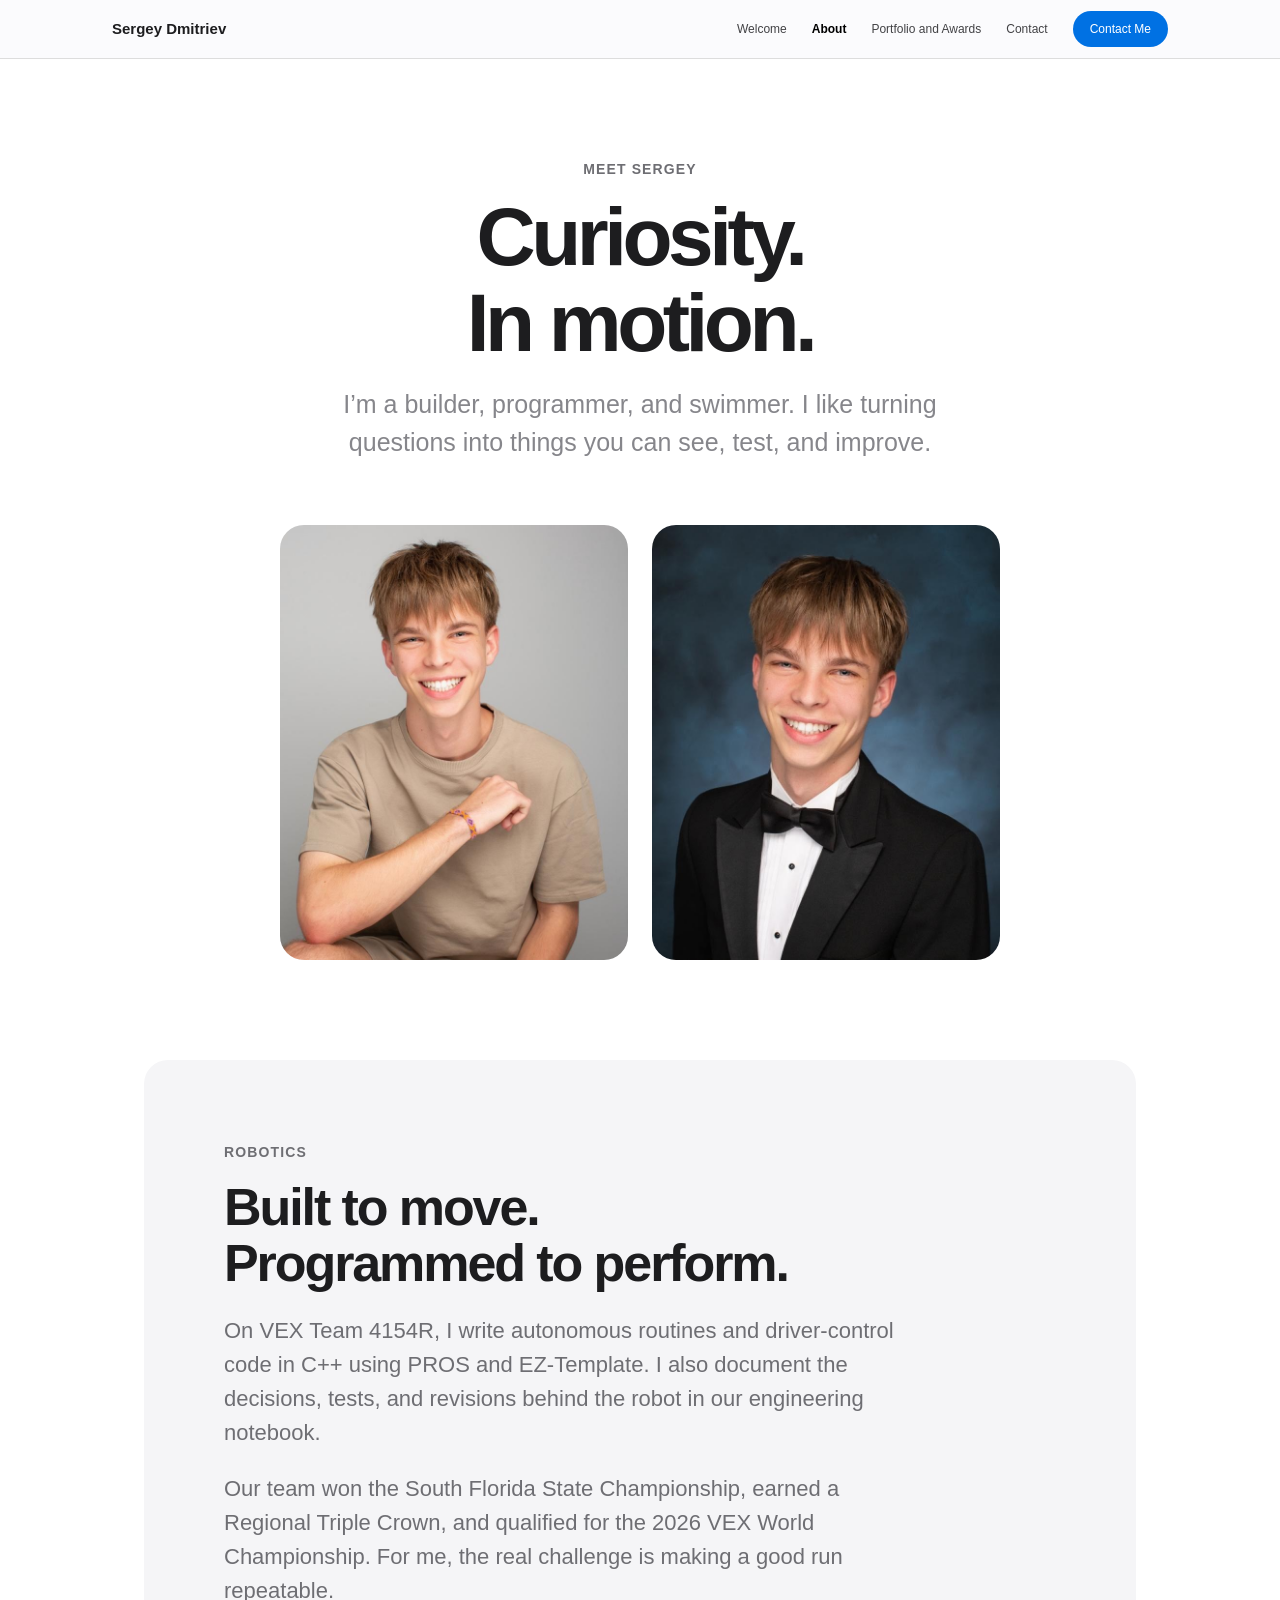
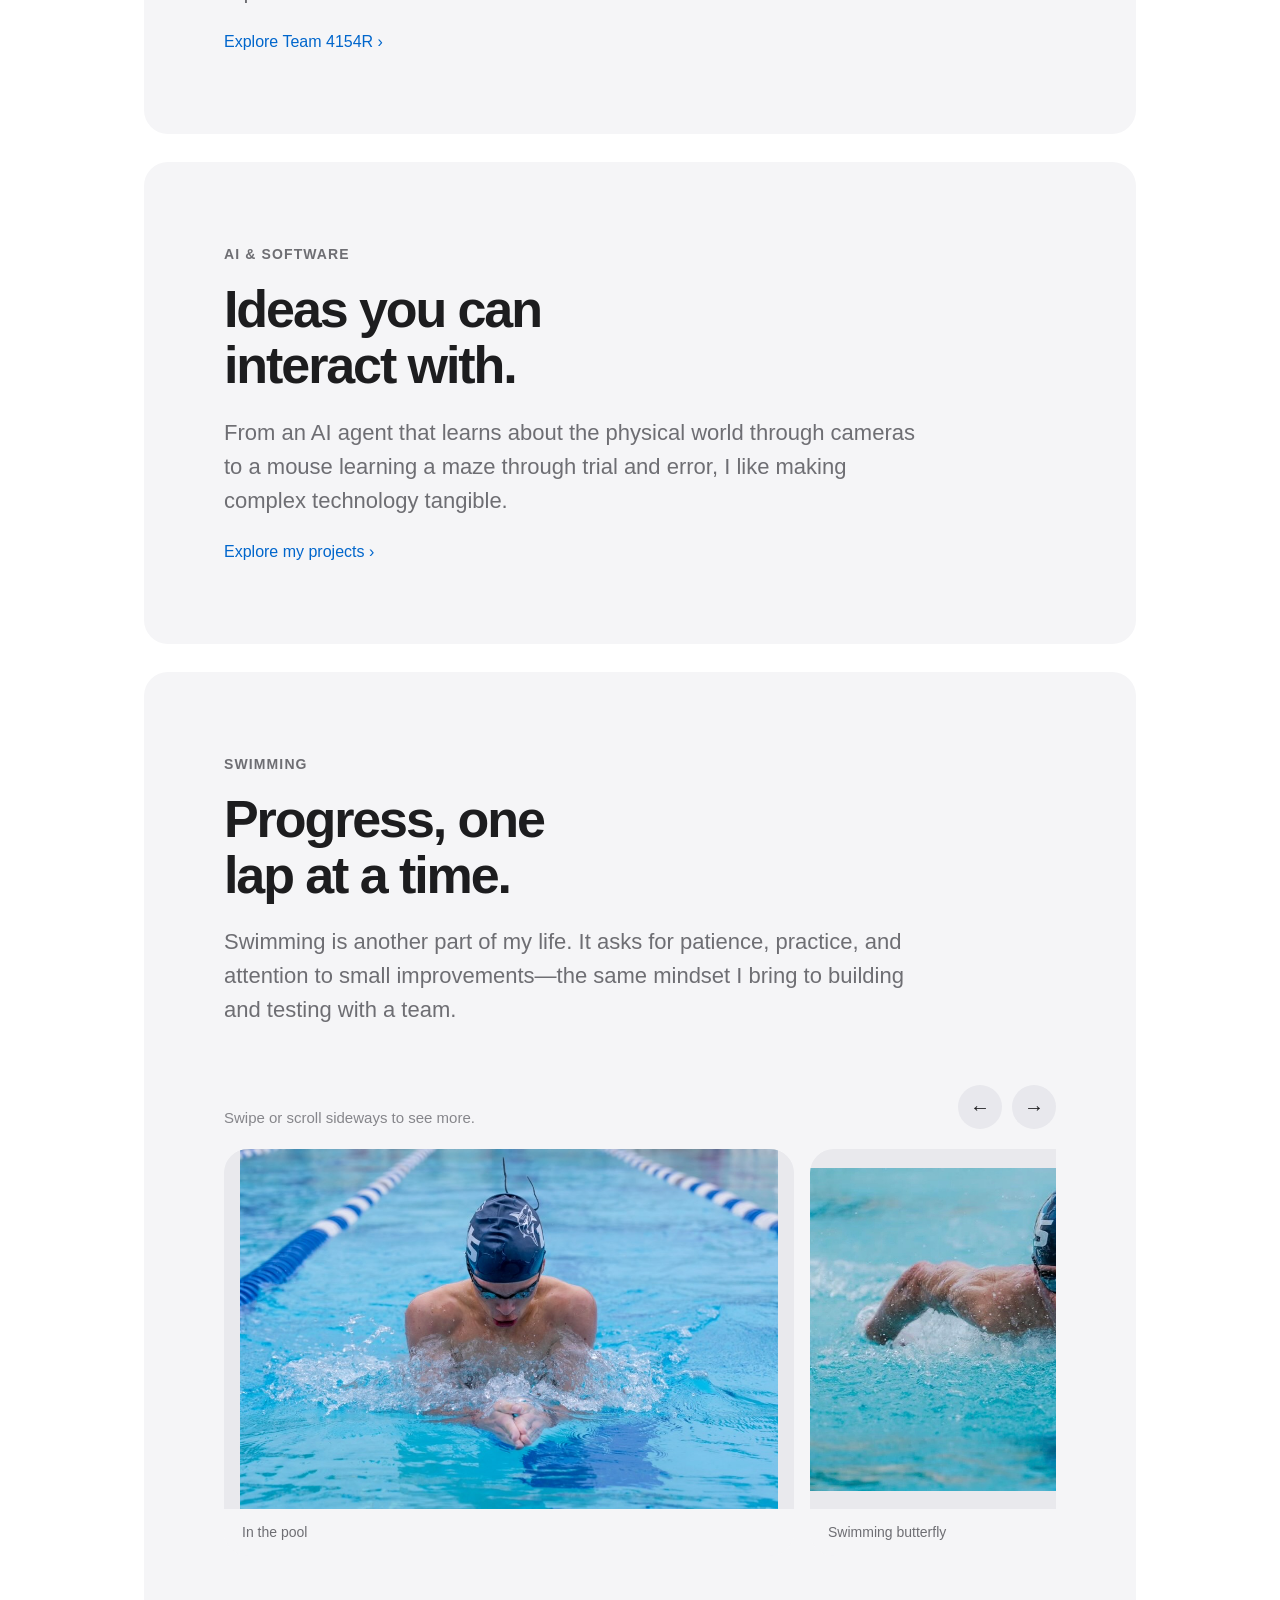
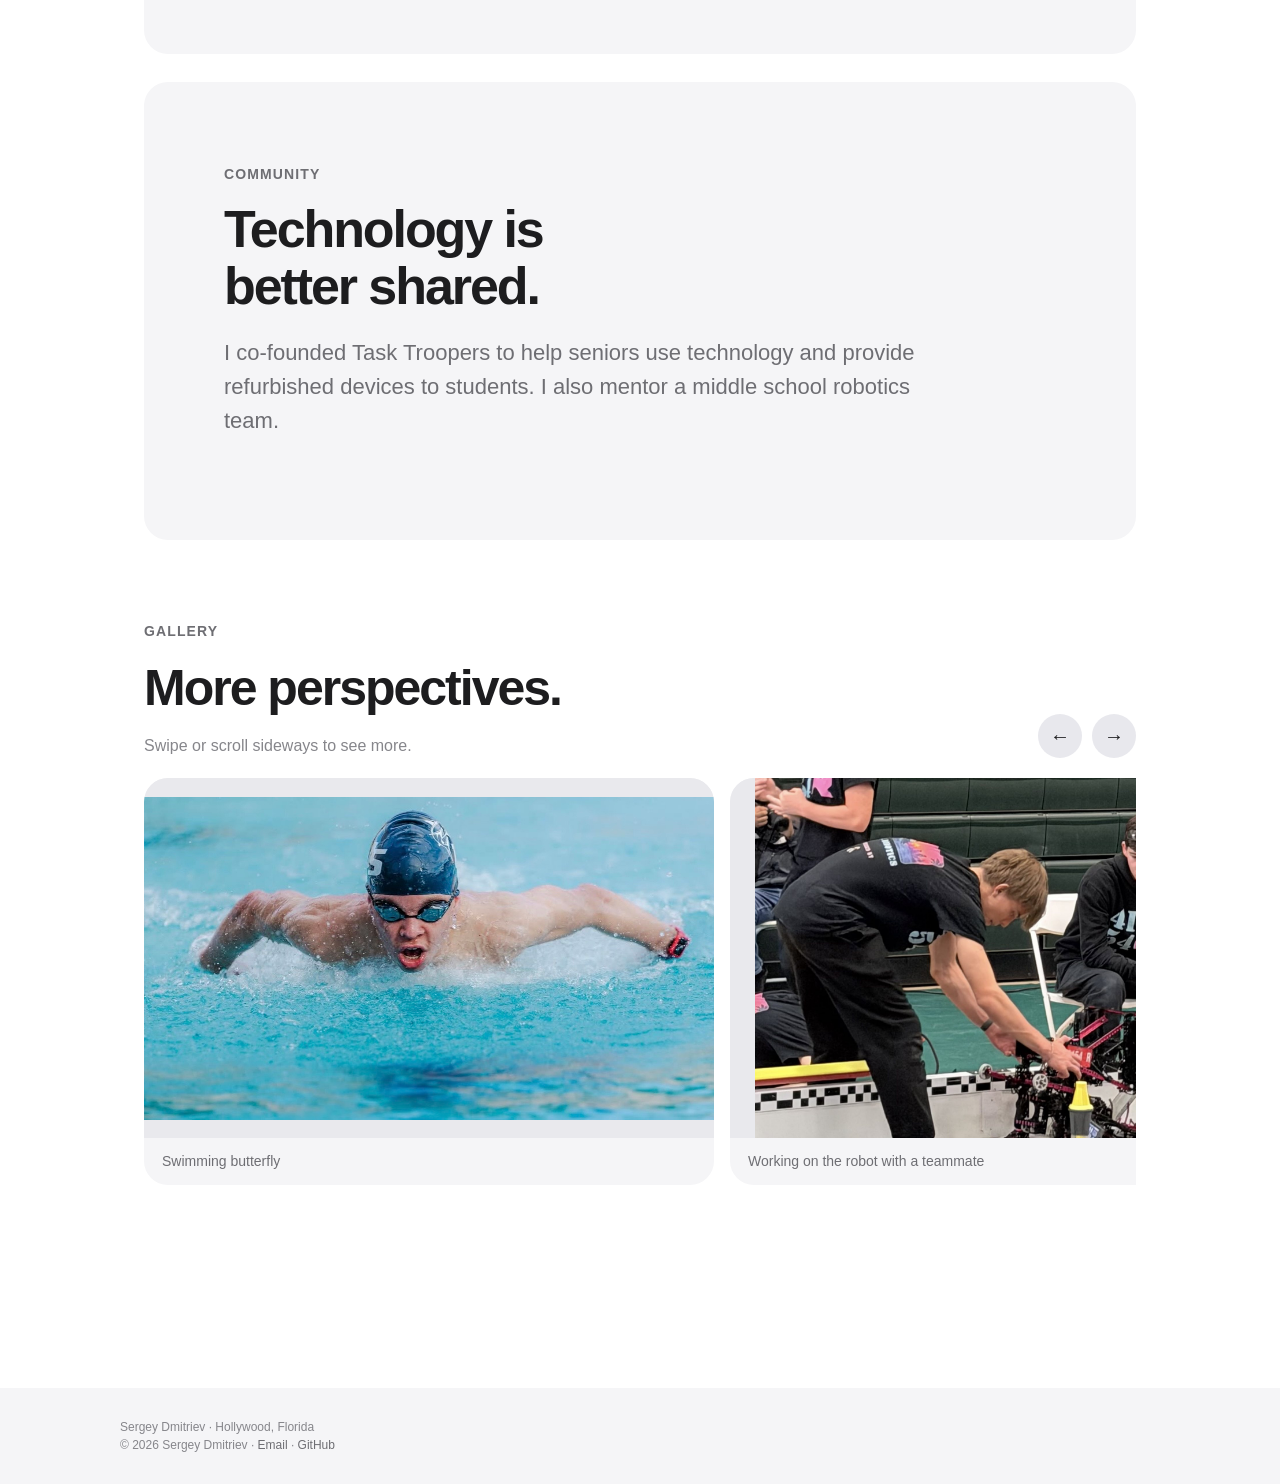
==== website/about.html @ 2f472f1d "Publish updated personal website" ====
<!doctype html><html lang="en"><head><meta charset="utf-8"><meta name="viewport" content="width=device-width,initial-scale=1"><meta name="description" content="Sergey Dmitriev: robotics, AI, and projects built for the real world."><title>About — Sergey Dmitriev</title><link rel="stylesheet" href="style.css"><script src="site.js" defer></script></head><body><header><nav aria-label="Main navigation"><a class="logo" href="index.html">Sergey Dmitriev</a><a href="index.html">Welcome</a><a href="about.html" aria-current="page">About</a><a href="portfolio.html">Portfolio and Awards</a><a href="contact.html">Contact</a><a class="pill" href="contact.html">Contact Me</a></nav></header><main><section class="hero about-hero"><div class="eyebrow">Meet Sergey</div><h1>Curiosity.<br>In motion.</h1><p>I’m a builder, programmer, and swimmer. I like turning questions into things you can see, test, and improve.</p><div class="about-portraits" aria-label="Portraits of Sergey Dmitriev"><figure><img src="images/portrait-casual.jpg" alt="Sergey Dmitriev in a casual portrait"></figure><figure><img src="images/portrait-formal.jpg" alt="Sergey Dmitriev in a formal portrait"></figure></div></section><div class="product-content about-story"><section class="feature reveal"><span class="eyebrow">Robotics</span><h2>Built to move.<br>Programmed to perform.</h2><p>On VEX Team 4154R, I write autonomous routines and driver-control code in C++ using PROS and EZ-Template. I also document the decisions, tests, and revisions behind the robot in our engineering notebook.</p><p>Our team won the South Florida State Championship, earned a Regional Triple Crown, and qualified for the 2026 VEX World Championship. For me, the real challenge is making a good run repeatable.</p><a href="team-4154r.html">Explore Team 4154R ›</a></section><section class="feature reveal"><span class="eyebrow">AI &amp; software</span><h2>Ideas you can<br>interact with.</h2><p>From an AI agent that learns about the physical world through cameras to a mouse learning a maze through trial and error, I like making complex technology tangible.</p><a href="portfolio.html">Explore my projects ›</a></section><section class="feature reveal"><span class="eyebrow">Swimming</span><h2>Progress, one<br>lap at a time.</h2><p>Swimming is another part of my life. It asks for patience, practice, and attention to small improvements—the same mindset I bring to building and testing with a team.</p><div class="gallery-section swim-gallery"><div class="gallery-heading"><div><p>Swipe or scroll sideways to see more.</p></div><div class="gallery-controls"><button type="button" data-scroll="-1" aria-label="Previous swimming photo">←</button><button type="button" data-scroll="1" aria-label="Next swimming photo">→</button></div></div><div class="gallery" tabindex="0" aria-label="Swimming photo gallery"><figure><img src="images/swim-breaststroke.jpg" alt="Sergey swimming breaststroke" loading="lazy"><figcaption>In the pool</figcaption></figure><figure><img src="images/swim-butterfly.jpg" alt="Sergey swimming butterfly" loading="lazy"><figcaption>Swimming butterfly</figcaption></figure><figure><img src="images/swim-freestyle.jpg" alt="Sergey swimming freestyle" loading="lazy"><figcaption>Training in the pool</figcaption></figure></div></div></section><section class="feature reveal"><span class="eyebrow">Community</span><h2>Technology is<br>better shared.</h2><p>I co-founded Task Troopers to help seniors use technology and provide refurbished devices to students. I also mentor a middle school robotics team.</p></section><section class="gallery-section reveal"><div class="gallery-heading"><div><span class="eyebrow">Gallery</span><h2>More perspectives.</h2><p>Swipe or scroll sideways to see more.</p></div><div class="gallery-controls"><button type="button" data-scroll="-1" aria-label="Previous photos">←</button><button type="button" data-scroll="1" aria-label="Next photos">→</button></div></div><div class="gallery" tabindex="0" aria-label="More about Sergey"><figure><img src="images/swim-butterfly.jpg" alt="Sergey swimming butterfly" loading="lazy"><figcaption>Swimming butterfly</figcaption></figure><figure><img src="images/robotics-work.jpg" alt="Sergey working on a VEX robot with a teammate" loading="lazy"><figcaption>Working on the robot with a teammate</figcaption></figure><figure><img src="images/hackathon-02.jpg" alt="Sergey and teammates working during the AI hackathon" loading="lazy"><figcaption>Building with the team at the AI hackathon</figcaption></figure><figure><img src="images/swim-freestyle.jpg" alt="Sergey swimming freestyle" loading="lazy"><figcaption>Training in the pool</figcaption></figure><figure><img src="images/robotics-camp-poster.jpg" alt="Sergey working with robotics equipment at the summer program" loading="lazy"><figcaption>Hands-on robotics at the summer program</figcaption></figure></div></section></div></main><footer><div>Sergey Dmitriev · Hollywood, Florida<br>© 2026 Sergey Dmitriev · <a href="mailto:sd2009main@gmail.com">Email</a> · <a href="https://github.com/serjdmitri">GitHub</a></div></footer></body></html>
---- website/style.css ----
*{box-sizing:border-box}body{margin:0;font-family:-apple-system,BlinkMacSystemFont,"SF Pro Display","Helvetica Neue",sans-serif;color:#1d1d1f;background:#fff;-webkit-font-smoothing:antialiased;line-height:1.5}a{color:#06c;text-decoration:none}a:hover{text-decoration:underline}header{position:sticky;top:0;z-index:10;background:rgba(251,251,253,.82);backdrop-filter:saturate(180%) blur(20px);border-bottom:1px solid #ddd}nav{max-width:1100px;margin:auto;min-height:58px;padding:10px 22px;display:flex;align-items:center;gap:25px;flex-wrap:wrap}nav .logo{font-size:15px;font-weight:650;color:#1d1d1f;margin-right:auto}nav a{font-size:12px;color:#424245}nav a[aria-current=page]{font-weight:700;color:#000}nav .pill,.button{background:#0071e3;color:white;border-radius:999px;padding:9px 17px}main{min-height:75vh}.hero{text-align:center;max-width:1050px;margin:auto;padding:100px 24px 80px}.eyebrow{font-size:14px;font-weight:650;letter-spacing:.08em;text-transform:uppercase;color:#6e6e73}.hero h1{font-size:clamp(48px,8vw,82px);letter-spacing:-.055em;line-height:1.05;margin:14px 0 20px}.hero p{font-size:clamp(19px,2.5vw,25px);color:#86868b;max-width:700px;margin:0 auto 26px}.hero-links a{margin:0 12px}.hero-visual{margin:65px auto 0;border-radius:28px;min-height:280px;background:radial-gradient(ellipse at 30% 25%,#dcecff,transparent 48%),radial-gradient(ellipse at 75% 70%,#d8d6ff,transparent 42%),#f5f5f7;display:grid;place-items:center;overflow:hidden}.hero-visual span{font-size:clamp(24px,5vw,54px);font-weight:600;letter-spacing:-.04em;color:#424245}.section{padding:80px 24px;background:#f5f5f7}.inner{max-width:1040px;margin:auto}.intro{text-align:center;max-width:720px;margin:0 auto 60px}.intro h1,.intro h2{font-size:clamp(40px,6vw,64px);line-height:1.08;letter-spacing:-.045em;margin:0 0 18px}.intro p{font-size:20px;color:#86868b}.story{max-width:760px;margin:0 auto;font-size:19px;color:#424245}.story h2{font-size:30px;color:#1d1d1f;margin-top:60px}.grid{display:grid;grid-template-columns:repeat(2,minmax(0,1fr));gap:24px;perspective:1200px}.tile{background:white;border-radius:24px;overflow:hidden;box-shadow:0 8px 30px #0000000a;transition:transform .6s ease,opacity .6s ease,box-shadow .6s ease}.tile-body{padding:28px 30px 32px;transition:padding .35s,box-shadow .35s}.tile:hover,.tile:focus-within,.tile.expanded{box-shadow:0 18px 50px #00000017;transform:translateY(-4px)}.tile:hover .tile-body,.tile:focus-within .tile-body,.tile.expanded .tile-body{padding:32px 30px 36px}.tile h2{font-size:27px;letter-spacing:-.03em;margin:0 0 10px}.tile p{color:#6e6e73;margin:0 0 15px}.media{height:240px;background:linear-gradient(135deg,#edf1f7,#e5e7ee);display:grid;place-items:center;color:#6e6e73;overflow:hidden}.media img,.media video{width:100%;height:100%;object-fit:cover}.media .placeholder{font-size:14px;letter-spacing:.06em;text-transform:uppercase}.reveal-ready .tile:not(.visible){opacity:.55;transform:translateY(28px) scale(.96)}.contact{text-align:center}.contact a.button{display:inline-block;margin:20px}footer{background:#f5f5f7;color:#86868b;font-size:12px;padding:30px 24px}footer div{max-width:1040px;margin:auto}footer a{color:#6e6e73}@media(max-width:700px){nav{gap:12px}nav .logo{width:100%}.grid{grid-template-columns:1fr}.hero{padding-top:75px}.section{padding:65px 20px}.media{height:210px}}@media(prefers-reduced-motion:reduce){*,*::before,*::after{animation:none!important;transition:none!important}.reveal-ready .tile:not(.visible){opacity:1;transform:none}}
.cubesat-media img{object-fit:contain;background:#111827}
/* Product stories and scroll reveals */
.media img{object-fit:contain;object-position:center;background:#edf0f4}.media.screenshot img{padding:8px}.sr-only{position:absolute;width:1px;height:1px;padding:0;margin:-1px;overflow:hidden;clip:rect(0,0,0,0);white-space:nowrap;border:0}.product-content{max-width:1040px;margin:0 auto;padding:0 24px 100px}.product-image{margin:0 auto 100px;border-radius:28px;overflow:hidden;background:#f5f5f7;text-align:center;box-shadow:0 16px 50px #0000000c}.product-image img{display:block;width:100%;max-height:680px;object-fit:contain;object-position:center}.product-image figcaption{padding:16px;color:#6e6e73;font-size:14px}.feature{background:#f5f5f7;border-radius:28px;padding:clamp(35px,7vw,80px);margin:28px 0;min-height:280px}.feature h2,.choices h2{font-size:clamp(32px,5vw,52px);line-height:1.08;letter-spacing:-.04em;margin:15px 0}.feature p{font-size:clamp(18px,2vw,22px);max-width:700px;color:#6e6e73}.choices{padding:70px 0}.option-grid{display:grid;grid-template-columns:repeat(auto-fit,minmax(240px,1fr));gap:16px}.option{display:flex;flex-direction:column;gap:6px;border:1px solid #d2d2d7;border-radius:20px;padding:24px;background:#fff;transition:border-color .2s,box-shadow .2s}.option:hover,.option:focus-visible{border-color:#0071e3;box-shadow:0 0 0 3px #0071e326;text-decoration:none}.option span{font-size:15px;color:#6e6e73}.reveal{transition:opacity .75s ease,transform .75s cubic-bezier(.2,.7,.2,1),box-shadow .75s ease}.reveal-ready .reveal:not(.visible){opacity:.35;transform:perspective(1000px) translateY(45px) translateZ(-55px) scale(.96)}.reveal-ready .tile:not(.visible){transform:perspective(1000px) translateY(35px) translateZ(-50px) scale(.96)}@media(prefers-reduced-motion:reduce){.reveal-ready .reveal:not(.visible),.reveal-ready .tile:not(.visible){opacity:1;transform:none}}
.profile{max-width:260px;margin:0 auto 55px;text-align:center}.profile img{width:100%;aspect-ratio:1;object-fit:cover;object-position:center;border-radius:50%}.profile figcaption{color:#86868b;font-size:13px;margin-top:10px}.gallery-section{padding:55px 0 85px}.gallery-heading{display:flex;justify-content:space-between;gap:20px;align-items:end}.gallery-heading h2{font-size:clamp(32px,5vw,50px);letter-spacing:-.04em;margin:8px 0}.gallery-heading p{color:#86868b;margin:0 0 20px}.gallery-controls{display:flex;gap:10px;margin-bottom:20px}.gallery-controls button{width:44px;height:44px;border:0;border-radius:50%;background:#e8e8ed;color:#1d1d1f;font-size:20px;cursor:pointer}.gallery{display:flex;gap:16px;overflow-x:auto;scroll-snap-type:x mandatory;overscroll-behavior-inline:contain;padding:0 0 18px}.gallery figure{flex:0 0 min(80vw,570px);margin:0;scroll-snap-align:start;background:#f5f5f7;border-radius:22px;overflow:hidden}.gallery img{display:block;width:100%;height:360px;object-fit:contain;object-position:center;background:#e9e9ed}.gallery figcaption{padding:13px 18px;color:#6e6e73;font-size:14px}.gallery:focus-visible{outline:3px solid #0071e3;outline-offset:4px}@media(max-width:700px){.gallery img{height:260px}}
/* Shared visual rhythm */
:root{--radius:24px;--space:24px;--ink:#1d1d1f;--surface:#f5f5f7;--accent:#0071e3}.tile,.feature,.product-image,.gallery figure,.hero-visual,.video-placeholder,.contact-option{border-radius:var(--radius)}.option{border-radius:var(--radius)}.project-list{grid-template-columns:1fr;gap:32px;max-width:940px;margin:auto}.project-list .tile{display:grid;grid-template-columns:1fr 1fr;min-height:330px;align-items:stretch}.project-list .tile:nth-child(even) .media{order:2}.project-list .media{height:100%;min-height:330px}.project-list .tile-body{display:flex;flex-direction:column;justify-content:center;padding:40px;align-items:flex-start}.project-list .tile:hover .tile-body,.project-list .tile:focus-within .tile-body,.project-list .tile.expanded .tile-body{padding:40px}.project-list .tile h2{font-size:clamp(28px,3vw,40px)}.project-list .tile p{font-size:17px}.project-list .tile .explore{margin-top:12px}.reveal-ready .project-list .tile:not(.visible){opacity:0;transform:translateX(-55px) scale(.98)}.reveal-ready .project-list .tile:nth-child(even):not(.visible){transform:translateX(55px) scale(.98)}.about-hero{padding-bottom:72px}.about-portrait{max-width:380px;margin:64px auto 0}.about-portrait img{display:block;width:100%;aspect-ratio:1;object-fit:cover;object-position:center;border-radius:var(--radius)}.about-portrait figcaption{font-size:13px;color:#86868b;margin-top:12px}.about-story{padding-top:0}.about-story .feature{margin-bottom:24px}.about-story .feature p{line-height:1.55}.video-section{background:#f5f5f7;padding:96px 24px}.video-inner{max-width:1040px;margin:auto;text-align:center}.video-inner h2{font-size:clamp(36px,5vw,56px);letter-spacing:-.045em;margin:12px 0 40px}.video-placeholder{aspect-ratio:16/9;background:linear-gradient(140deg,#dce8f7,#e9e6f7 55%,#f6f6f8);display:flex;flex-direction:column;gap:18px;justify-content:center;align-items:center;color:#6e6e73}.play-mark{display:grid;place-items:center;width:72px;height:72px;background:#ffffffcc;border-radius:50%;color:#1d1d1f;padding-left:4px;font-size:22px}.contact-options{display:grid;grid-template-columns:repeat(3,1fr);gap:16px;max-width:800px;margin:56px auto}.contact-option{padding:32px 24px;border:1px solid #d2d2d7;display:flex;flex-direction:column;gap:8px;align-items:center;color:#1d1d1f;transition:border-color .2s,box-shadow .2s,transform .2s}.contact-option:hover,.contact-option:focus-visible{border-color:#0071e3;box-shadow:0 8px 28px #0071e317;text-decoration:none;transform:translateY(-3px)}.contact-icon{display:grid;place-items:center;width:52px;height:52px;border-radius:50%;background:#eef5ff;color:#0071e3;font-size:24px}.contact-option strong{font-size:20px}.contact-option span:last-child{color:#6e6e73;font-size:15px}.hero p.contact-meta{font-size:15px}.gallery-controls button:focus-visible{outline:3px solid #0071e3;outline-offset:2px}@media(max-width:700px){.project-list .tile{grid-template-columns:1fr}.project-list .tile:nth-child(even) .media{order:0}.project-list .media{height:240px;min-height:0}.project-list .tile-body,.project-list .tile:hover .tile-body,.project-list .tile:focus-within .tile-body,.project-list .tile.expanded .tile-body{padding:28px}.contact-options{grid-template-columns:1fr;max-width:420px}.video-section{padding:72px 20px}.reveal-ready .project-list .tile:not(.visible){transform:translateX(-24px) scale(.98)}.reveal-ready .project-list .tile:nth-child(even):not(.visible){transform:translateX(24px) scale(.98)}}@media(prefers-reduced-motion:reduce){.reveal-ready .project-list .tile:not(.visible),.reveal-ready .project-list .tile:nth-child(even):not(.visible){opacity:1;transform:none}}
.hero-portrait{max-width:720px;height:430px;margin:60px auto 0;background:#f5f5f7;border-radius:var(--radius);overflow:hidden}.hero-portrait img{display:block;width:100%;height:100%;object-fit:contain;object-position:center}.about-portrait img{object-position:center 25%}@media(max-width:700px){.hero-portrait{height:340px;margin-top:42px}}
.video-frame{border-radius:var(--radius);overflow:hidden;background:#1d1d1f;aspect-ratio:16/9}.featured-video{width:100%;height:100%;display:block;object-fit:contain}.video-caption{color:#6e6e73;font-size:14px;margin:16px 0 0}
/* Keep the complete subject visible in portfolio previews. */
.project-list .media{position:relative;display:block;min-width:0;min-height:400px;overflow:hidden}
.project-list .media img,.project-list .media video{position:absolute;inset:0;width:100%;height:100%;object-fit:contain;object-position:center}
.project-list .media .placeholder{position:absolute;inset:0;display:grid;place-items:center;text-align:center;padding:24px}
.project-list .media[data-media="cubesat"] img{background:#111827}
@media(max-width:700px){.project-list .media{height:auto;min-height:0;aspect-ratio:4/3}}
/* Let the MazeMind screenshot set its own height, preserving the full image. */
.project-list .media[data-media="mazemind"]{height:auto;min-height:0;aspect-ratio:auto;display:flex;align-items:center}
.project-list .media[data-media="mazemind"] img{position:static;display:block;width:100%;height:auto;object-fit:contain;max-width:100%}
/* A route through selected work. */
.home-work{background:#f5f5f7;padding:100px 24px}.home-inner{position:relative;max-width:1040px;margin:auto}.section-kicker{text-align:center;max-width:700px;margin:0 auto 72px}.section-kicker h2,.home-personal h2{font-size:clamp(38px,6vw,64px);line-height:1.08;letter-spacing:-.045em;margin:14px 0}.section-kicker p,.home-personal p{font-size:20px;color:#6e6e73}.route-line{position:absolute;top:210px;bottom:120px;left:50%;width:2px;background:linear-gradient(transparent,#a6cff9 12%,#0071e3 50%,#a6cff9 88%,transparent);opacity:.45}.spotlight{position:relative;display:grid;grid-template-columns:1fr 1fr;min-height:350px;margin:0 0 28px;background:white;border-radius:var(--radius);overflow:hidden;box-shadow:0 8px 30px #0000000a}.spotlight:nth-of-type(even) .spotlight-image{order:2}.spotlight-image{min-height:350px;background:#e9edf2;display:grid;place-items:center}.spotlight-image img{width:100%;height:100%;max-height:480px;object-fit:contain;object-position:center}.spotlight-copy{padding:clamp(28px,5vw,56px);display:flex;flex-direction:column;align-items:flex-start;justify-content:center}.spotlight-copy h3{font-size:clamp(31px,4vw,46px);line-height:1.08;letter-spacing:-.04em;margin:14px 0}.spotlight-copy p{font-size:18px;color:#6e6e73;line-height:1.5}.spotlight-copy a{margin-top:12px}.home-more{text-align:center;margin-top:56px}.home-personal{padding:110px 24px;text-align:center}.home-personal-inner{max-width:720px;margin:auto}.home-personal p{margin:20px auto 28px;max-width:620px}.story-pair{display:grid;grid-template-columns:1fr 1fr;gap:24px;margin:32px 0}.story-pair>div{border-radius:var(--radius);background:#f5f5f7;padding:clamp(28px,4vw,48px)}.story-pair h2{font-size:clamp(28px,3vw,38px);line-height:1.1;letter-spacing:-.04em;margin:14px 0}.story-pair p{color:#6e6e73;font-size:18px;line-height:1.55}.gallery-enlarge{display:block;width:100%;border:0;padding:0;cursor:zoom-in;background:transparent}.gallery-enlarge:focus-visible{outline:3px solid #0071e3;outline-offset:-3px}.image-dialog{border:0;border-radius:var(--radius);padding:16px;max-width:min(1000px,94vw);max-height:92vh;background:#fff;color:#1d1d1f}.image-dialog::backdrop{background:#000b}.image-dialog img{display:block;max-width:100%;max-height:75vh;margin:auto;object-fit:contain}.image-dialog p{margin:12px 48px 0 4px;color:#6e6e73}.image-dialog button{float:right;border:0;border-radius:50%;background:#e8e8ed;width:40px;height:40px;cursor:pointer;font-size:20px}@media(max-width:700px){.home-work{padding:72px 20px}.route-line{display:none}.spotlight{grid-template-columns:1fr}.spotlight:nth-of-type(even) .spotlight-image{order:0}.spotlight-image{min-height:0;height:260px}.spotlight-copy{padding:28px}.story-pair{grid-template-columns:1fr}.home-personal{padding:80px 20px}}
/* Constrain feature images so they never overlap the accompanying text. */
.spotlight-image{position:relative;min-width:0;overflow:hidden}
.spotlight-image img{position:absolute;inset:0;width:100%;height:100%;max-height:none;object-fit:contain;object-position:center}
.spotlight-copy{position:relative;min-width:0;background:#fff;z-index:1}
@media(max-width:700px){.spotlight-image{height:auto;aspect-ratio:4/3;min-height:0}}
/* Project screenshots and photos retain their complete native image boundaries. */
.spotlight-image{height:auto;min-height:0;display:flex;align-items:center;justify-content:center}
.spotlight-image img{position:static;inset:auto;display:block;width:100%;height:auto;max-height:none;object-fit:contain}
.project-list .media{height:auto;min-height:0;display:flex;align-items:center;justify-content:center}
.project-list .media img{position:static;inset:auto;display:block;width:100%;height:auto;object-fit:contain}
.product-image img{width:100%;height:auto;max-height:none;object-fit:contain}
@media(max-width:700px){.spotlight-image,.project-list .media{height:auto;aspect-ratio:auto;min-height:0}}
.talk-section{padding:96px 24px;background:#fff;text-align:center}.talk-section h2,.talk-project h2{font-size:clamp(36px,5vw,56px);letter-spacing:-.045em;line-height:1.1;margin:14px 0}.talk-section p,.talk-project p{color:#6e6e73;font-size:18px;margin:0 auto 36px}.talk-section .video-frame,.talk-project .video-frame{max-width:1040px;margin:auto}.video-frame video{display:block;width:100%;height:100%;object-fit:contain}.talk-project{padding:72px 0}.talk-project p{margin-left:0}@media(max-width:700px){.talk-section{padding:72px 20px}.talk-project{padding:56px 0}}
.swim-feature{margin:36px 0 0;max-width:760px}.swim-feature img{display:block;width:100%;height:auto;border-radius:var(--radius)}.swim-feature figcaption{font-size:14px;color:#6e6e73;margin-top:10px}
.swim-gallery{padding:36px 0 0}.swim-gallery .gallery-heading p{font-size:15px;margin:0 0 20px}.swim-gallery .gallery img{object-fit:contain}
.about-portraits{display:grid;grid-template-columns:repeat(2,minmax(0,1fr));gap:24px;max-width:720px;margin:64px auto 0}.about-portraits figure{margin:0;overflow:hidden;border-radius:var(--radius);background:#f5f5f7}.about-portraits img{display:block;width:100%;height:auto;aspect-ratio:4/5;object-fit:contain;object-position:center}@media(max-width:500px){.about-portraits{gap:12px;margin-top:44px}}
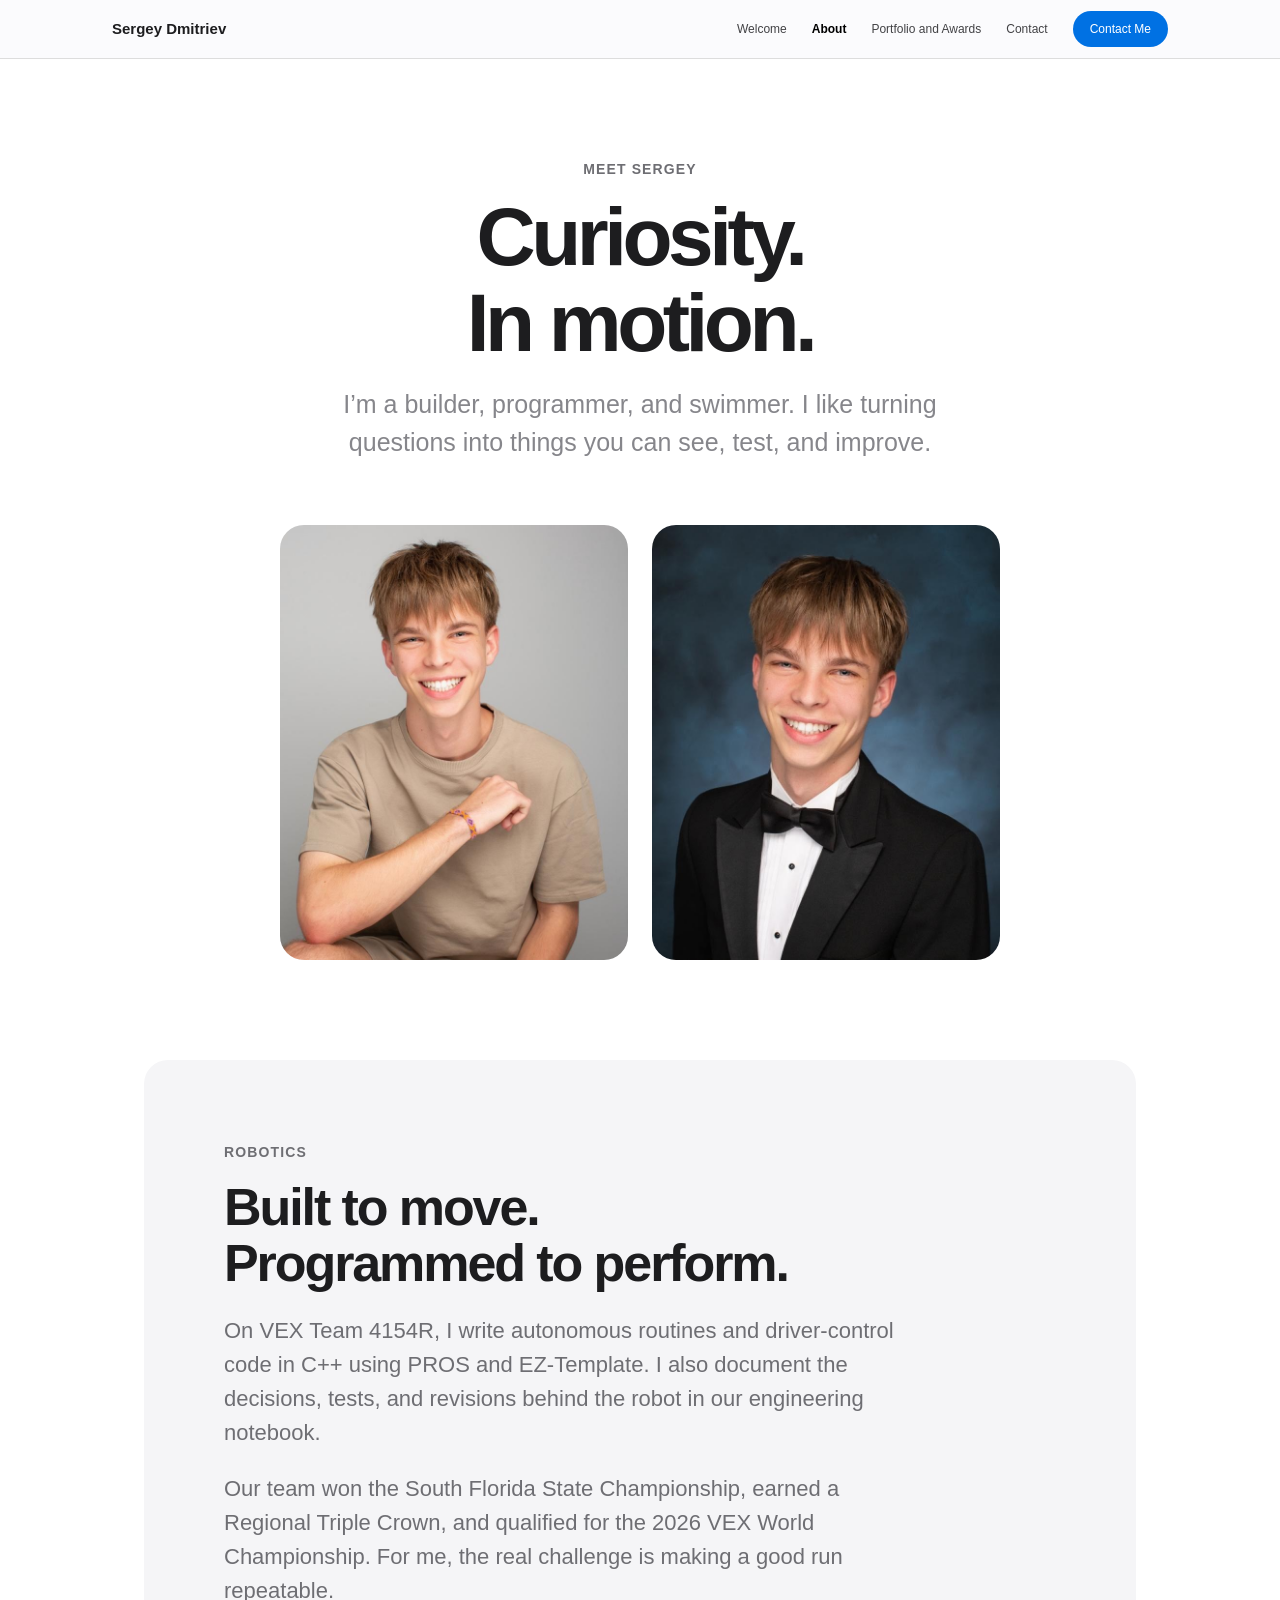
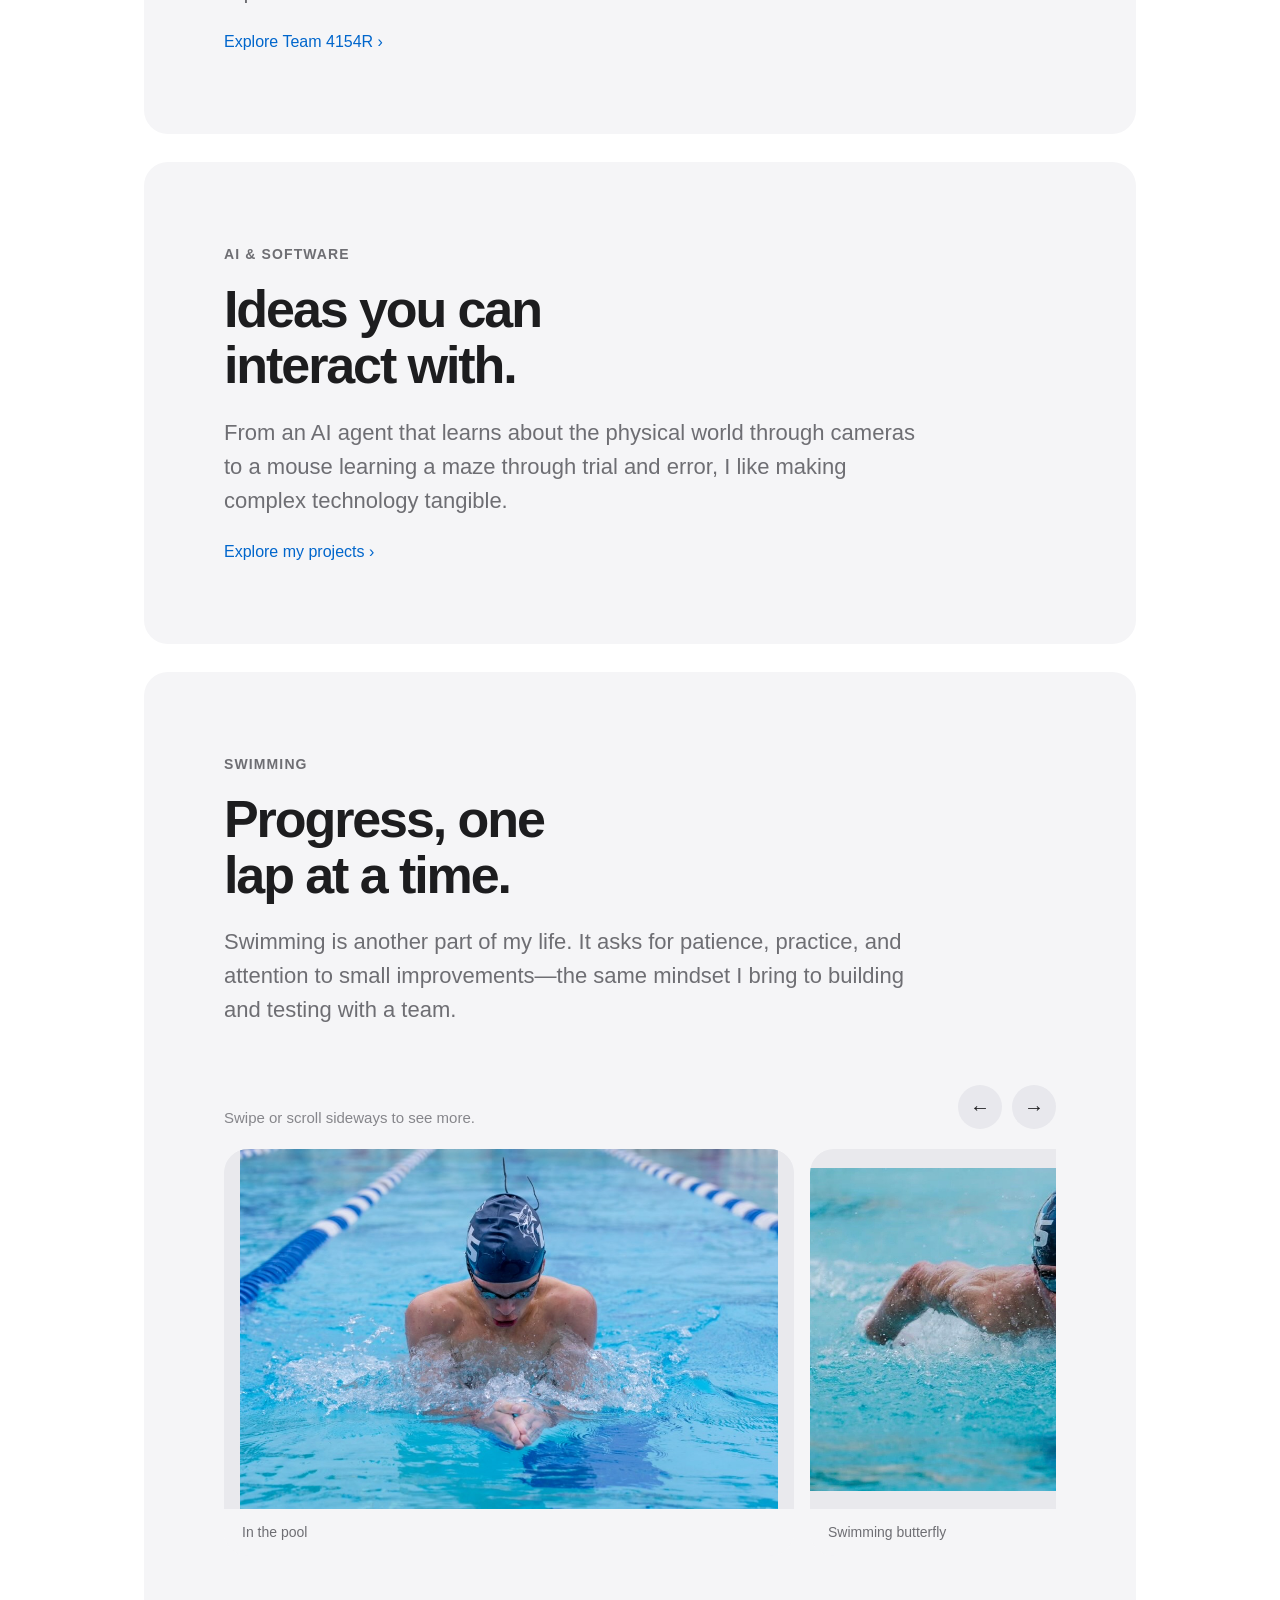
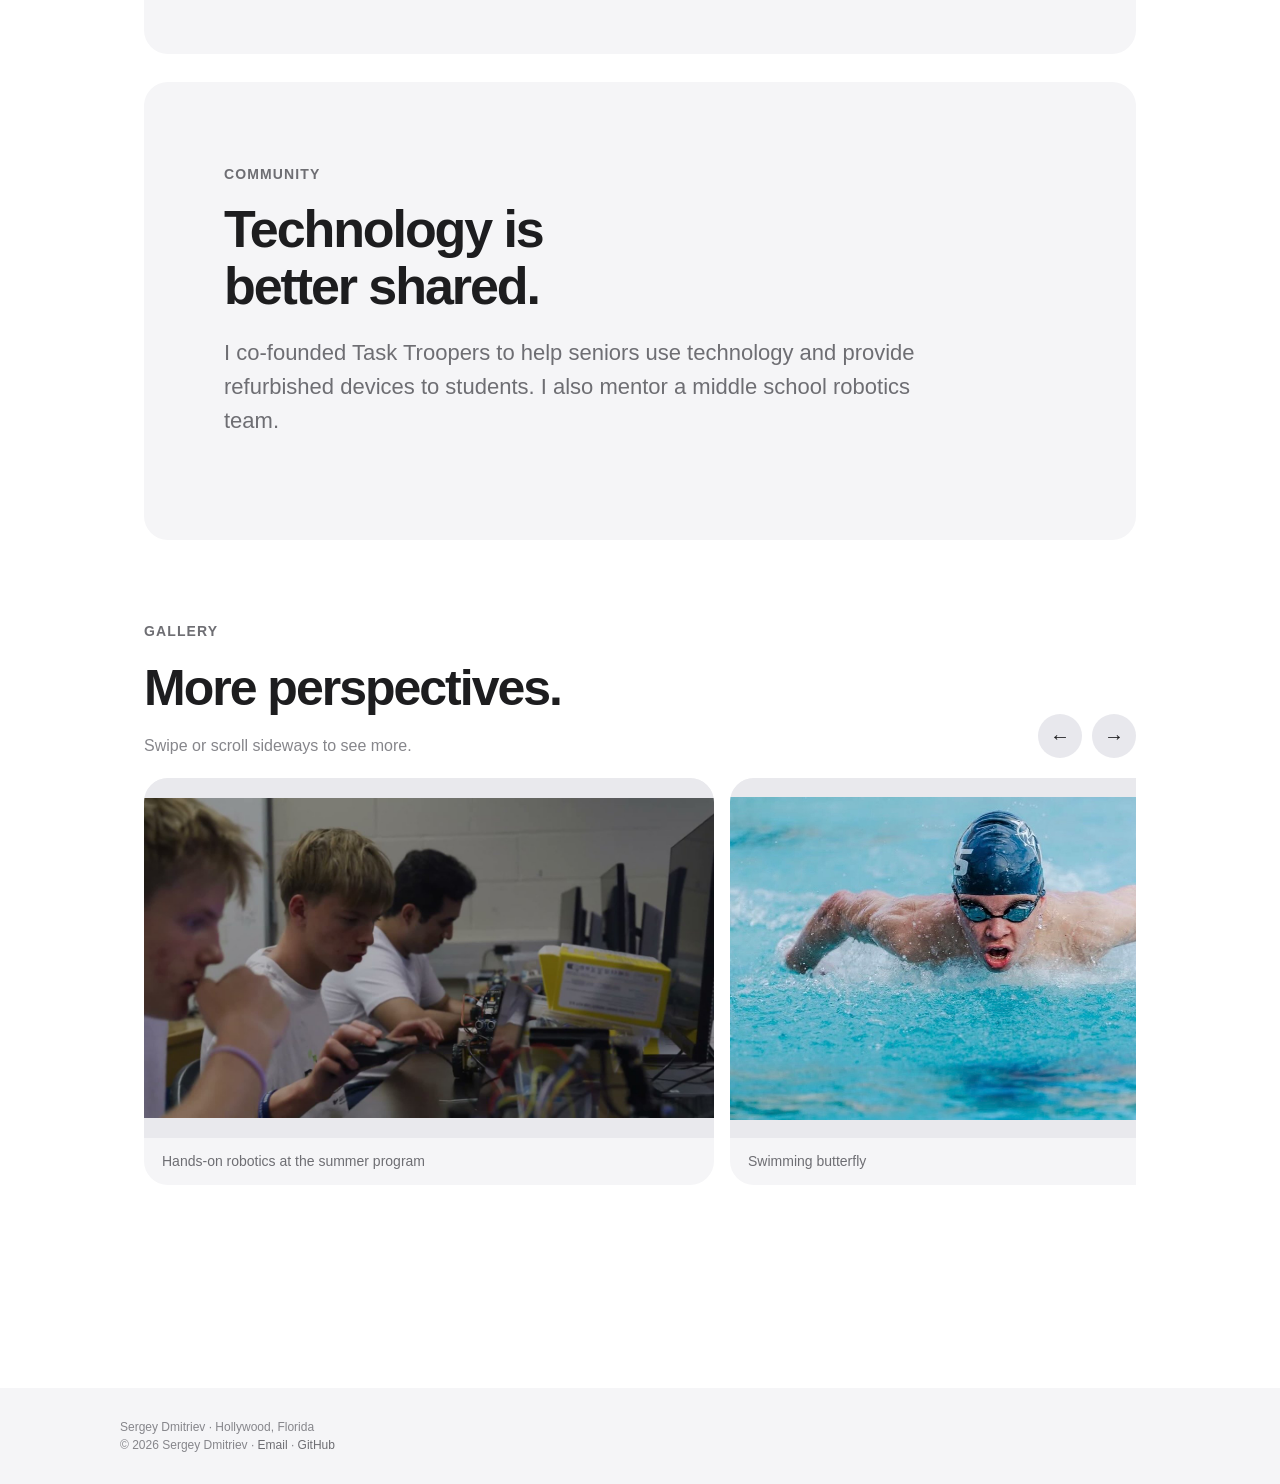
==== commit f70d4033: "Refine homepage layout and photo order" ====
--- a/website/about.html
+++ b/website/about.html
@@ -1 +1 @@
-<!doctype html><html lang="en"><head><meta charset="utf-8"><meta name="viewport" content="width=device-width,initial-scale=1"><meta name="description" content="Sergey Dmitriev: robotics, AI, and projects built for the real world."><title>About — Sergey Dmitriev</title><link rel="stylesheet" href="style.css"><script src="site.js" defer></script></head><body><header><nav aria-label="Main navigation"><a class="logo" href="index.html">Sergey Dmitriev</a><a href="index.html">Welcome</a><a href="about.html" aria-current="page">About</a><a href="portfolio.html">Portfolio and Awards</a><a href="contact.html">Contact</a><a class="pill" href="contact.html">Contact Me</a></nav></header><main><section class="hero about-hero"><div class="eyebrow">Meet Sergey</div><h1>Curiosity.<br>In motion.</h1><p>I’m a builder, programmer, and swimmer. I like turning questions into things you can see, test, and improve.</p><div class="about-portraits" aria-label="Portraits of Sergey Dmitriev"><figure><img src="images/portrait-casual.jpg" alt="Sergey Dmitriev in a casual portrait"></figure><figure><img src="images/portrait-formal.jpg" alt="Sergey Dmitriev in a formal portrait"></figure></div></section><div class="product-content about-story"><section class="feature reveal"><span class="eyebrow">Robotics</span><h2>Built to move.<br>Programmed to perform.</h2><p>On VEX Team 4154R, I write autonomous routines and driver-control code in C++ using PROS and EZ-Template. I also document the decisions, tests, and revisions behind the robot in our engineering notebook.</p><p>Our team won the South Florida State Championship, earned a Regional Triple Crown, and qualified for the 2026 VEX World Championship. For me, the real challenge is making a good run repeatable.</p><a href="team-4154r.html">Explore Team 4154R ›</a></section><section class="feature reveal"><span class="eyebrow">AI &amp; software</span><h2>Ideas you can<br>interact with.</h2><p>From an AI agent that learns about the physical world through cameras to a mouse learning a maze through trial and error, I like making complex technology tangible.</p><a href="portfolio.html">Explore my projects ›</a></section><section class="feature reveal"><span class="eyebrow">Swimming</span><h2>Progress, one<br>lap at a time.</h2><p>Swimming is another part of my life. It asks for patience, practice, and attention to small improvements—the same mindset I bring to building and testing with a team.</p><div class="gallery-section swim-gallery"><div class="gallery-heading"><div><p>Swipe or scroll sideways to see more.</p></div><div class="gallery-controls"><button type="button" data-scroll="-1" aria-label="Previous swimming photo">←</button><button type="button" data-scroll="1" aria-label="Next swimming photo">→</button></div></div><div class="gallery" tabindex="0" aria-label="Swimming photo gallery"><figure><img src="images/swim-breaststroke.jpg" alt="Sergey swimming breaststroke" loading="lazy"><figcaption>In the pool</figcaption></figure><figure><img src="images/swim-butterfly.jpg" alt="Sergey swimming butterfly" loading="lazy"><figcaption>Swimming butterfly</figcaption></figure><figure><img src="images/swim-freestyle.jpg" alt="Sergey swimming freestyle" loading="lazy"><figcaption>Training in the pool</figcaption></figure></div></div></section><section class="feature reveal"><span class="eyebrow">Community</span><h2>Technology is<br>better shared.</h2><p>I co-founded Task Troopers to help seniors use technology and provide refurbished devices to students. I also mentor a middle school robotics team.</p></section><section class="gallery-section reveal"><div class="gallery-heading"><div><span class="eyebrow">Gallery</span><h2>More perspectives.</h2><p>Swipe or scroll sideways to see more.</p></div><div class="gallery-controls"><button type="button" data-scroll="-1" aria-label="Previous photos">←</button><button type="button" data-scroll="1" aria-label="Next photos">→</button></div></div><div class="gallery" tabindex="0" aria-label="More about Sergey"><figure><img src="images/swim-butterfly.jpg" alt="Sergey swimming butterfly" loading="lazy"><figcaption>Swimming butterfly</figcaption></figure><figure><img src="images/robotics-work.jpg" alt="Sergey working on a VEX robot with a teammate" loading="lazy"><figcaption>Working on the robot with a teammate</figcaption></figure><figure><img src="images/hackathon-02.jpg" alt="Sergey and teammates working during the AI hackathon" loading="lazy"><figcaption>Building with the team at the AI hackathon</figcaption></figure><figure><img src="images/swim-freestyle.jpg" alt="Sergey swimming freestyle" loading="lazy"><figcaption>Training in the pool</figcaption></figure><figure><img src="images/robotics-camp-poster.jpg" alt="Sergey working with robotics equipment at the summer program" loading="lazy"><figcaption>Hands-on robotics at the summer program</figcaption></figure></div></section></div></main><footer><div>Sergey Dmitriev · Hollywood, Florida<br>© 2026 Sergey Dmitriev · <a href="mailto:sd2009main@gmail.com">Email</a> · <a href="https://github.com/serjdmitri">GitHub</a></div></footer></body></html>+<!doctype html><html lang="en"><head><meta charset="utf-8"><meta name="viewport" content="width=device-width,initial-scale=1"><meta name="description" content="Sergey Dmitriev: robotics, AI, and projects built for the real world."><title>About — Sergey Dmitriev</title><link rel="stylesheet" href="style.css"><script src="site.js" defer></script></head><body><header><nav aria-label="Main navigation"><a class="logo" href="index.html">Sergey Dmitriev</a><a href="index.html">Welcome</a><a href="about.html" aria-current="page">About</a><a href="portfolio.html">Portfolio and Awards</a><a href="contact.html">Contact</a><a class="pill" href="contact.html">Contact Me</a></nav></header><main><section class="hero about-hero"><div class="eyebrow">Meet Sergey</div><h1>Curiosity.<br>In motion.</h1><p>I’m a builder, programmer, and swimmer. I like turning questions into things you can see, test, and improve.</p><div class="about-portraits" aria-label="Portraits of Sergey Dmitriev"><figure><img src="images/portrait-casual.jpg" alt="Sergey Dmitriev in a casual portrait"></figure><figure><img src="images/portrait-formal.jpg" alt="Sergey Dmitriev in a formal portrait"></figure></div></section><div class="product-content about-story"><section class="feature reveal"><span class="eyebrow">Robotics</span><h2>Built to move.<br>Programmed to perform.</h2><p>On VEX Team 4154R, I write autonomous routines and driver-control code in C++ using PROS and EZ-Template. I also document the decisions, tests, and revisions behind the robot in our engineering notebook.</p><p>Our team won the South Florida State Championship, earned a Regional Triple Crown, and qualified for the 2026 VEX World Championship. For me, the real challenge is making a good run repeatable.</p><a href="team-4154r.html">Explore Team 4154R ›</a></section><section class="feature reveal"><span class="eyebrow">AI &amp; software</span><h2>Ideas you can<br>interact with.</h2><p>From an AI agent that learns about the physical world through cameras to a mouse learning a maze through trial and error, I like making complex technology tangible.</p><a href="portfolio.html">Explore my projects ›</a></section><section class="feature reveal"><span class="eyebrow">Swimming</span><h2>Progress, one<br>lap at a time.</h2><p>Swimming is another part of my life. It asks for patience, practice, and attention to small improvements—the same mindset I bring to building and testing with a team.</p><div class="gallery-section swim-gallery"><div class="gallery-heading"><div><p>Swipe or scroll sideways to see more.</p></div><div class="gallery-controls"><button type="button" data-scroll="-1" aria-label="Previous swimming photo">←</button><button type="button" data-scroll="1" aria-label="Next swimming photo">→</button></div></div><div class="gallery" tabindex="0" aria-label="Swimming photo gallery"><figure><img src="images/swim-breaststroke.jpg" alt="Sergey swimming breaststroke" loading="lazy"><figcaption>In the pool</figcaption></figure><figure><img src="images/swim-butterfly.jpg" alt="Sergey swimming butterfly" loading="lazy"><figcaption>Swimming butterfly</figcaption></figure><figure><img src="images/swim-freestyle.jpg" alt="Sergey swimming freestyle" loading="lazy"><figcaption>Training in the pool</figcaption></figure></div></div></section><section class="feature reveal"><span class="eyebrow">Community</span><h2>Technology is<br>better shared.</h2><p>I co-founded Task Troopers to help seniors use technology and provide refurbished devices to students. I also mentor a middle school robotics team.</p></section><section class="gallery-section reveal"><div class="gallery-heading"><div><span class="eyebrow">Gallery</span><h2>More perspectives.</h2><p>Swipe or scroll sideways to see more.</p></div><div class="gallery-controls"><button type="button" data-scroll="-1" aria-label="Previous photos">←</button><button type="button" data-scroll="1" aria-label="Next photos">→</button></div></div><div class="gallery" tabindex="0" aria-label="More about Sergey"><figure><img src="images/robotics-camp-poster.jpg" alt="Sergey working with robotics equipment at the summer program" loading="lazy"><figcaption>Hands-on robotics at the summer program</figcaption></figure><figure><img src="images/swim-butterfly.jpg" alt="Sergey swimming butterfly" loading="lazy"><figcaption>Swimming butterfly</figcaption></figure><figure><img src="images/robotics-work.jpg" alt="Sergey working on a VEX robot with a teammate" loading="lazy"><figcaption>Working on the robot with a teammate</figcaption></figure><figure><img src="images/hackathon-02.jpg" alt="Sergey and teammates working during the AI hackathon" loading="lazy"><figcaption>Building with the team at the AI hackathon</figcaption></figure><figure><img src="images/swim-freestyle.jpg" alt="Sergey swimming freestyle" loading="lazy"><figcaption>Training in the pool</figcaption></figure></div></section></div></main><footer><div>Sergey Dmitriev · Hollywood, Florida<br>© 2026 Sergey Dmitriev · <a href="mailto:sd2009main@gmail.com">Email</a> · <a href="https://github.com/serjdmitri">GitHub</a></div></footer></body></html>
--- a/website/style.css
+++ b/website/style.css
@@ -34,3 +34,9 @@
 .swim-feature{margin:36px 0 0;max-width:760px}.swim-feature img{display:block;width:100%;height:auto;border-radius:var(--radius)}.swim-feature figcaption{font-size:14px;color:#6e6e73;margin-top:10px}
 .swim-gallery{padding:36px 0 0}.swim-gallery .gallery-heading p{font-size:15px;margin:0 0 20px}.swim-gallery .gallery img{object-fit:contain}
 .about-portraits{display:grid;grid-template-columns:repeat(2,minmax(0,1fr));gap:24px;max-width:720px;margin:64px auto 0}.about-portraits figure{margin:0;overflow:hidden;border-radius:var(--radius);background:#f5f5f7}.about-portraits img{display:block;width:100%;height:auto;aspect-ratio:4/5;object-fit:contain;object-position:center}@media(max-width:500px){.about-portraits{gap:12px;margin-top:44px}}
+/* Featured projects: image first, then the story at every screen size. */
+.spotlight{grid-template-columns:minmax(0,1fr);grid-template-rows:auto auto}
+.spotlight:nth-of-type(even) .spotlight-image{order:0}
+.spotlight-image{width:100%;min-height:0;align-items:center}
+.spotlight-image img{width:100%;height:auto;max-height:none;object-fit:contain}
+.spotlight-copy{padding:clamp(28px,5vw,56px)}
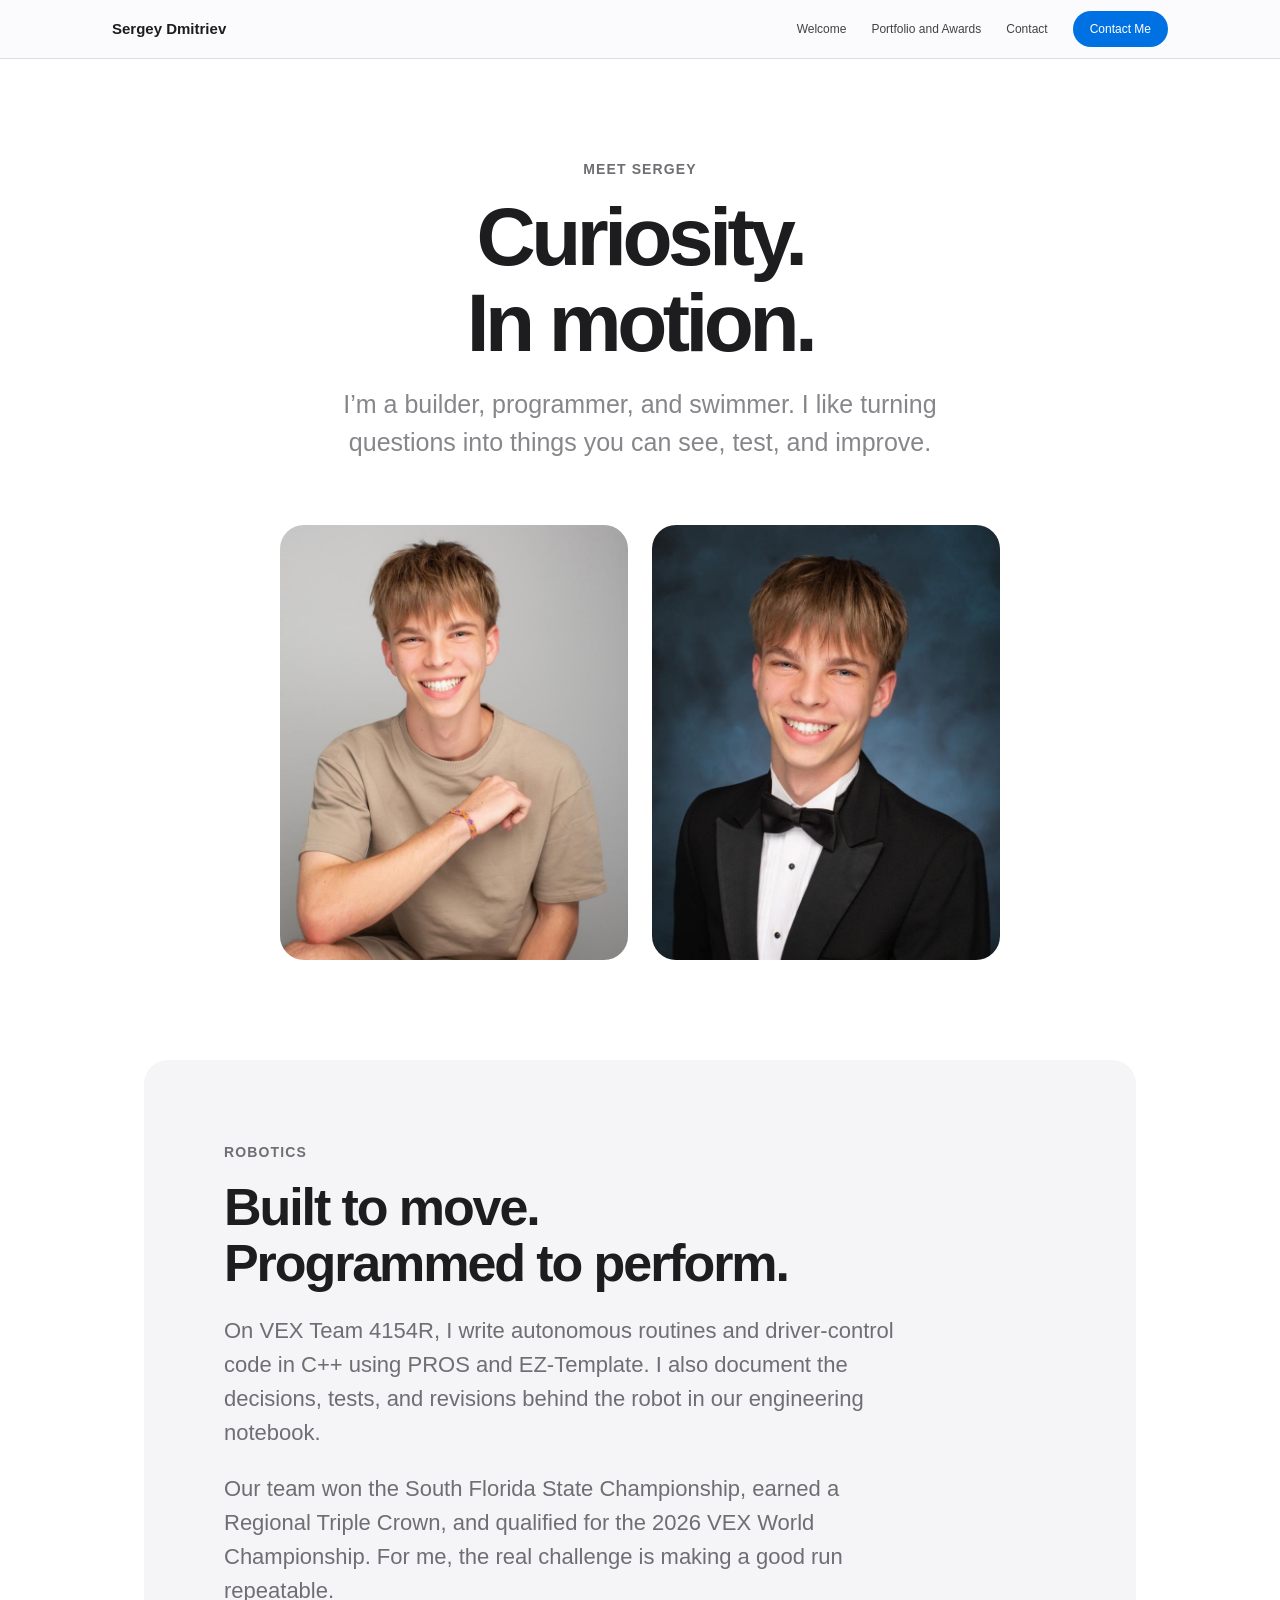
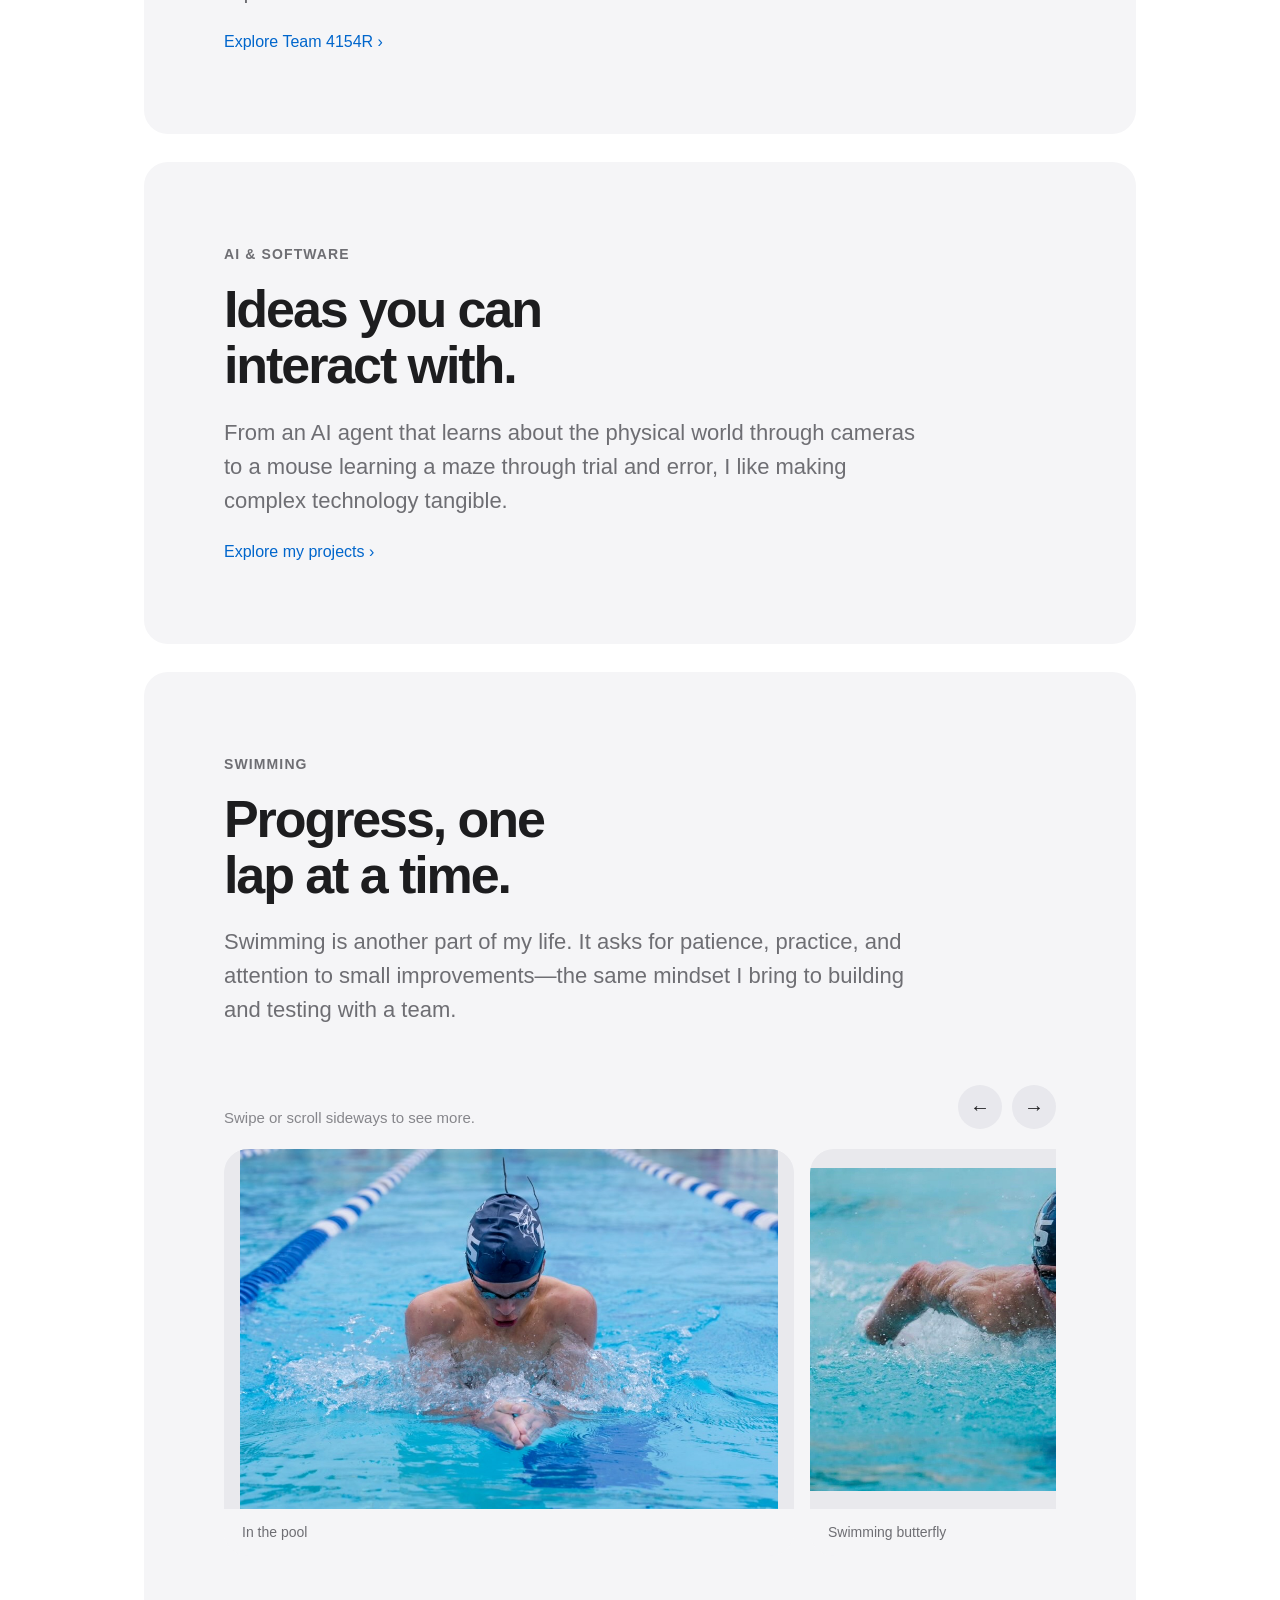
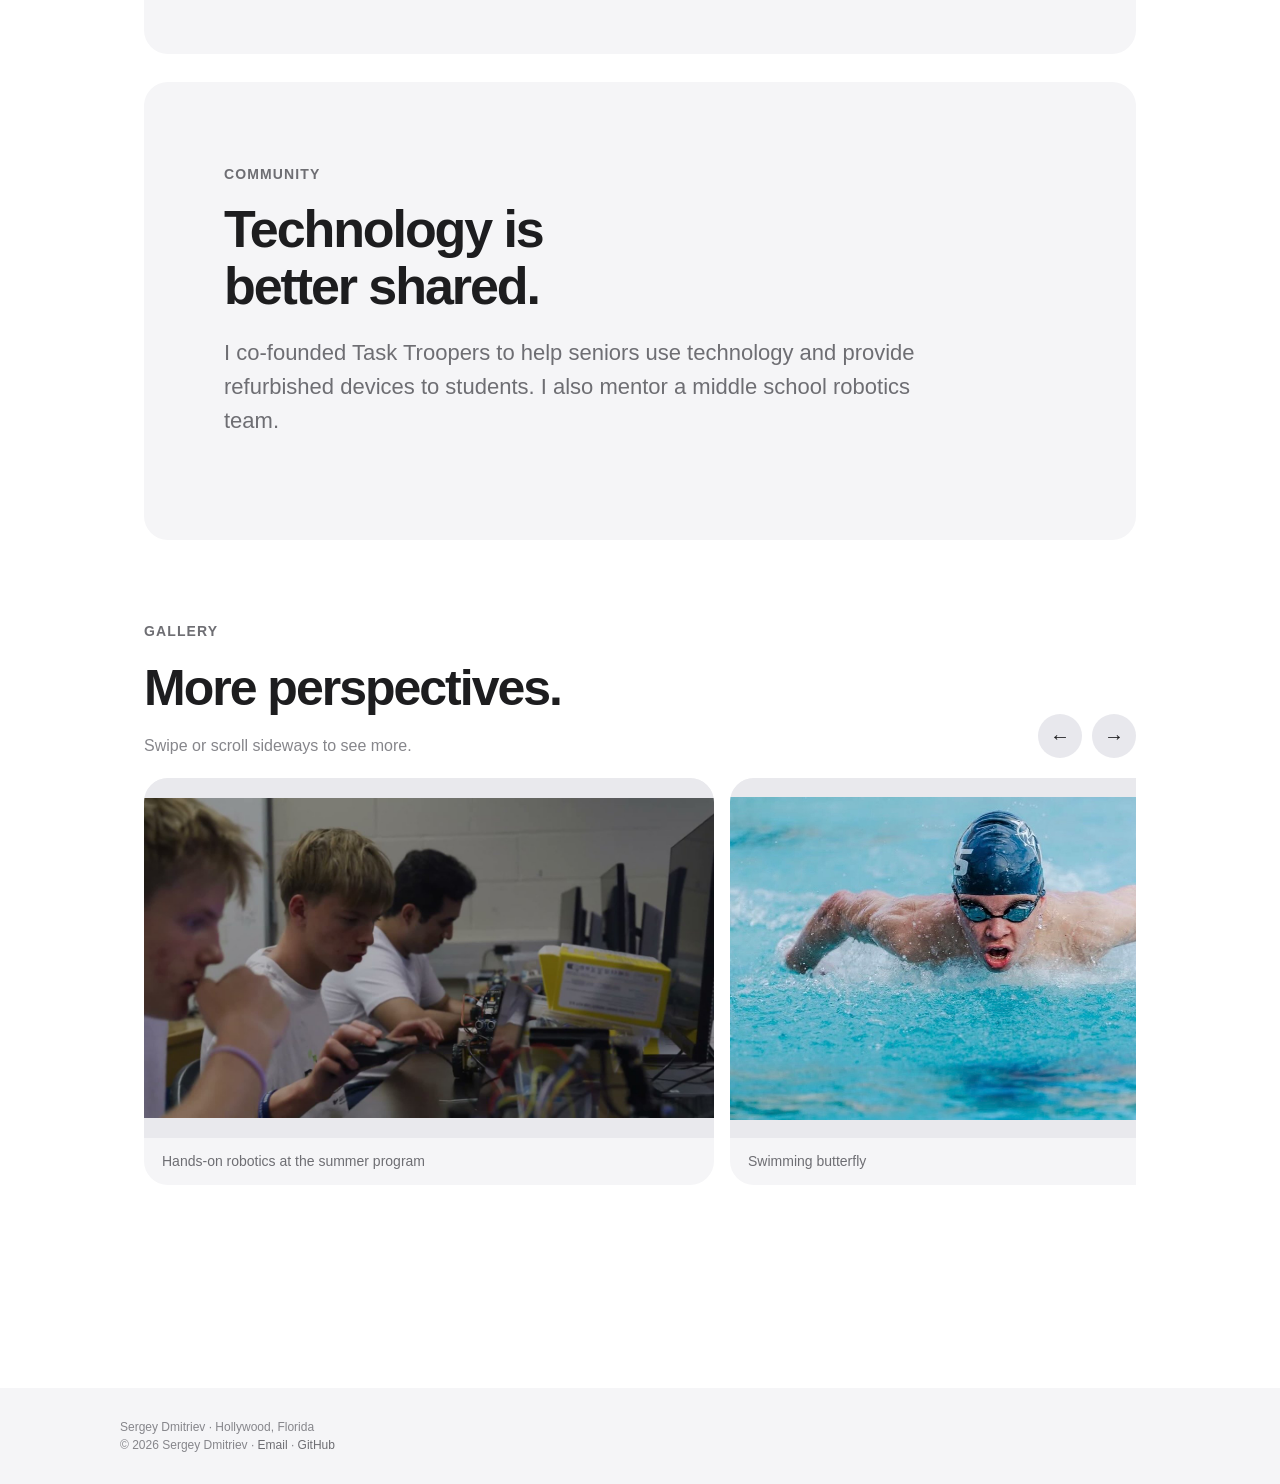
==== commit 5e2d5bdd: "Reorganize welcome and portfolio pages" ====
--- a/website/about.html
+++ b/website/about.html
@@ -1 +1 @@
-<!doctype html><html lang="en"><head><meta charset="utf-8"><meta name="viewport" content="width=device-width,initial-scale=1"><meta name="description" content="Sergey Dmitriev: robotics, AI, and projects built for the real world."><title>About — Sergey Dmitriev</title><link rel="stylesheet" href="style.css"><script src="site.js" defer></script></head><body><header><nav aria-label="Main navigation"><a class="logo" href="index.html">Sergey Dmitriev</a><a href="index.html">Welcome</a><a href="about.html" aria-current="page">About</a><a href="portfolio.html">Portfolio and Awards</a><a href="contact.html">Contact</a><a class="pill" href="contact.html">Contact Me</a></nav></header><main><section class="hero about-hero"><div class="eyebrow">Meet Sergey</div><h1>Curiosity.<br>In motion.</h1><p>I’m a builder, programmer, and swimmer. I like turning questions into things you can see, test, and improve.</p><div class="about-portraits" aria-label="Portraits of Sergey Dmitriev"><figure><img src="images/portrait-casual.jpg" alt="Sergey Dmitriev in a casual portrait"></figure><figure><img src="images/portrait-formal.jpg" alt="Sergey Dmitriev in a formal portrait"></figure></div></section><div class="product-content about-story"><section class="feature reveal"><span class="eyebrow">Robotics</span><h2>Built to move.<br>Programmed to perform.</h2><p>On VEX Team 4154R, I write autonomous routines and driver-control code in C++ using PROS and EZ-Template. I also document the decisions, tests, and revisions behind the robot in our engineering notebook.</p><p>Our team won the South Florida State Championship, earned a Regional Triple Crown, and qualified for the 2026 VEX World Championship. For me, the real challenge is making a good run repeatable.</p><a href="team-4154r.html">Explore Team 4154R ›</a></section><section class="feature reveal"><span class="eyebrow">AI &amp; software</span><h2>Ideas you can<br>interact with.</h2><p>From an AI agent that learns about the physical world through cameras to a mouse learning a maze through trial and error, I like making complex technology tangible.</p><a href="portfolio.html">Explore my projects ›</a></section><section class="feature reveal"><span class="eyebrow">Swimming</span><h2>Progress, one<br>lap at a time.</h2><p>Swimming is another part of my life. It asks for patience, practice, and attention to small improvements—the same mindset I bring to building and testing with a team.</p><div class="gallery-section swim-gallery"><div class="gallery-heading"><div><p>Swipe or scroll sideways to see more.</p></div><div class="gallery-controls"><button type="button" data-scroll="-1" aria-label="Previous swimming photo">←</button><button type="button" data-scroll="1" aria-label="Next swimming photo">→</button></div></div><div class="gallery" tabindex="0" aria-label="Swimming photo gallery"><figure><img src="images/swim-breaststroke.jpg" alt="Sergey swimming breaststroke" loading="lazy"><figcaption>In the pool</figcaption></figure><figure><img src="images/swim-butterfly.jpg" alt="Sergey swimming butterfly" loading="lazy"><figcaption>Swimming butterfly</figcaption></figure><figure><img src="images/swim-freestyle.jpg" alt="Sergey swimming freestyle" loading="lazy"><figcaption>Training in the pool</figcaption></figure></div></div></section><section class="feature reveal"><span class="eyebrow">Community</span><h2>Technology is<br>better shared.</h2><p>I co-founded Task Troopers to help seniors use technology and provide refurbished devices to students. I also mentor a middle school robotics team.</p></section><section class="gallery-section reveal"><div class="gallery-heading"><div><span class="eyebrow">Gallery</span><h2>More perspectives.</h2><p>Swipe or scroll sideways to see more.</p></div><div class="gallery-controls"><button type="button" data-scroll="-1" aria-label="Previous photos">←</button><button type="button" data-scroll="1" aria-label="Next photos">→</button></div></div><div class="gallery" tabindex="0" aria-label="More about Sergey"><figure><img src="images/robotics-camp-poster.jpg" alt="Sergey working with robotics equipment at the summer program" loading="lazy"><figcaption>Hands-on robotics at the summer program</figcaption></figure><figure><img src="images/swim-butterfly.jpg" alt="Sergey swimming butterfly" loading="lazy"><figcaption>Swimming butterfly</figcaption></figure><figure><img src="images/robotics-work.jpg" alt="Sergey working on a VEX robot with a teammate" loading="lazy"><figcaption>Working on the robot with a teammate</figcaption></figure><figure><img src="images/hackathon-02.jpg" alt="Sergey and teammates working during the AI hackathon" loading="lazy"><figcaption>Building with the team at the AI hackathon</figcaption></figure><figure><img src="images/swim-freestyle.jpg" alt="Sergey swimming freestyle" loading="lazy"><figcaption>Training in the pool</figcaption></figure></div></section></div></main><footer><div>Sergey Dmitriev · Hollywood, Florida<br>© 2026 Sergey Dmitriev · <a href="mailto:sd2009main@gmail.com">Email</a> · <a href="https://github.com/serjdmitri">GitHub</a></div></footer></body></html>+<!doctype html><html lang="en"><head><meta charset="utf-8"><meta name="viewport" content="width=device-width,initial-scale=1"><meta name="description" content="Sergey Dmitriev: robotics, AI, and projects built for the real world."><title>About — Sergey Dmitriev</title><link rel="stylesheet" href="style.css?v=20261028c"><script src="site.js" defer></script></head><body><header><nav aria-label="Main navigation"><a class="logo" href="index.html">Sergey Dmitriev</a><a href="index.html">Welcome</a><a href="portfolio.html">Portfolio and Awards</a><a href="contact.html">Contact</a><a class="pill" href="contact.html">Contact Me</a></nav></header><main><section class="hero about-hero"><div class="eyebrow">Meet Sergey</div><h1>Curiosity.<br>In motion.</h1><p>I’m a builder, programmer, and swimmer. I like turning questions into things you can see, test, and improve.</p><div class="about-portraits" aria-label="Portraits of Sergey Dmitriev"><figure><img src="images/portrait-casual.jpg" alt="Sergey Dmitriev in a casual portrait"></figure><figure><img src="images/portrait-formal.jpg" alt="Sergey Dmitriev in a formal portrait"></figure></div></section><div class="product-content about-story"><section class="feature reveal"><span class="eyebrow">Robotics</span><h2>Built to move.<br>Programmed to perform.</h2><p>On VEX Team 4154R, I write autonomous routines and driver-control code in C++ using PROS and EZ-Template. I also document the decisions, tests, and revisions behind the robot in our engineering notebook.</p><p>Our team won the South Florida State Championship, earned a Regional Triple Crown, and qualified for the 2026 VEX World Championship. For me, the real challenge is making a good run repeatable.</p><a href="team-4154r.html">Explore Team 4154R ›</a></section><section class="feature reveal"><span class="eyebrow">AI &amp; software</span><h2>Ideas you can<br>interact with.</h2><p>From an AI agent that learns about the physical world through cameras to a mouse learning a maze through trial and error, I like making complex technology tangible.</p><a href="portfolio.html">Explore my projects ›</a></section><section class="feature reveal"><span class="eyebrow">Swimming</span><h2>Progress, one<br>lap at a time.</h2><p>Swimming is another part of my life. It asks for patience, practice, and attention to small improvements—the same mindset I bring to building and testing with a team.</p><div class="gallery-section swim-gallery"><div class="gallery-heading"><div><p>Swipe or scroll sideways to see more.</p></div><div class="gallery-controls"><button type="button" data-scroll="-1" aria-label="Previous swimming photo">←</button><button type="button" data-scroll="1" aria-label="Next swimming photo">→</button></div></div><div class="gallery" tabindex="0" aria-label="Swimming photo gallery"><figure><img src="images/swim-breaststroke.jpg" alt="Sergey swimming breaststroke" loading="lazy"><figcaption>In the pool</figcaption></figure><figure><img src="images/swim-butterfly.jpg" alt="Sergey swimming butterfly" loading="lazy"><figcaption>Swimming butterfly</figcaption></figure><figure><img src="images/swim-freestyle.jpg" alt="Sergey swimming freestyle" loading="lazy"><figcaption>Training in the pool</figcaption></figure></div></div></section><section class="feature reveal"><span class="eyebrow">Community</span><h2>Technology is<br>better shared.</h2><p>I co-founded Task Troopers to help seniors use technology and provide refurbished devices to students. I also mentor a middle school robotics team.</p></section><section class="gallery-section reveal"><div class="gallery-heading"><div><span class="eyebrow">Gallery</span><h2>More perspectives.</h2><p>Swipe or scroll sideways to see more.</p></div><div class="gallery-controls"><button type="button" data-scroll="-1" aria-label="Previous photos">←</button><button type="button" data-scroll="1" aria-label="Next photos">→</button></div></div><div class="gallery" tabindex="0" aria-label="More about Sergey"><figure><img src="images/robotics-camp-poster.jpg" alt="Sergey working with robotics equipment at the summer program" loading="lazy"><figcaption>Hands-on robotics at the summer program</figcaption></figure><figure><img src="images/swim-butterfly.jpg" alt="Sergey swimming butterfly" loading="lazy"><figcaption>Swimming butterfly</figcaption></figure><figure><img src="images/robotics-work.jpg" alt="Sergey working on a VEX robot with a teammate" loading="lazy"><figcaption>Working on the robot with a teammate</figcaption></figure><figure><img src="images/hackathon-02.jpg" alt="Sergey and teammates working during the AI hackathon" loading="lazy"><figcaption>Building with the team at the AI hackathon</figcaption></figure><figure><img src="images/swim-freestyle.jpg" alt="Sergey swimming freestyle" loading="lazy"><figcaption>Training in the pool</figcaption></figure></div></section></div></main><footer><div>Sergey Dmitriev · Hollywood, Florida<br>© 2026 Sergey Dmitriev · <a href="mailto:sd2009main@gmail.com">Email</a> · <a href="https://github.com/serjdmitri">GitHub</a></div></footer></body></html>
--- a/website/style.css
+++ b/website/style.css
@@ -40,3 +40,5 @@
 .spotlight-image{width:100%;min-height:0;align-items:center}
 .spotlight-image img{width:100%;height:auto;max-height:none;object-fit:contain}
 .spotlight-copy{padding:clamp(28px,5vw,56px)}
+/* Welcome: portrait, principles, projects, and contact. */
+.welcome-intro{max-width:1040px;margin:auto;padding:100px 24px 96px;display:flex;align-items:center;justify-content:center;gap:clamp(36px,7vw,88px)}.intro-portrait{flex:0 0 clamp(180px,26vw,300px);width:clamp(180px,26vw,300px);aspect-ratio:1;border-radius:50%;overflow:hidden;background:#e9e9ed}.intro-portrait img{width:100%;height:100%;display:block;object-fit:cover;object-position:center 24%}.intro-copy{max-width:540px}.intro-copy h1{font-size:clamp(48px,7vw,78px);line-height:1.04;letter-spacing:-.055em;margin:16px 0}.intro-copy p{font-size:clamp(19px,2.3vw,24px);color:#86868b;margin:0 0 24px}.principles-section{padding:88px 24px;background:#f5f5f7}.principles-section .section-kicker{margin-bottom:44px}.principles-line{display:grid;grid-template-columns:repeat(5,minmax(180px,1fr));gap:16px;overflow-x:auto;padding:4px 4px 18px;scroll-snap-type:x mandatory}.principles-line article{background:#fff;border-radius:var(--radius);padding:24px;min-height:215px;scroll-snap-align:start}.principles-line span{color:#0071e3;font-size:13px;font-weight:700;letter-spacing:.08em}.principles-line p{font-size:18px;font-weight:600;line-height:1.38;margin:18px 0 0}.perspectives-projects{display:grid;grid-template-columns:repeat(3,minmax(0,1fr));gap:20px}.perspective-project{display:flex;flex-direction:column;background:#fff;border-radius:var(--radius);overflow:hidden;color:#1d1d1f;box-shadow:0 8px 30px #0000000a}.perspective-project:hover{text-decoration:none}.perspective-project:focus-visible{outline:3px solid #0071e3;outline-offset:3px}.perspective-project img{display:block;width:100%;height:230px;object-fit:contain;background:#e9edf2}.perspective-project>span{padding:22px 24px;font-weight:650;font-size:20px;display:flex;justify-content:space-between}.welcome-contact{padding:100px 24px;text-align:center}.welcome-contact h2{font-size:clamp(38px,6vw,64px);line-height:1.08;letter-spacing:-.045em;margin:14px 0}.welcome-contact p{color:#6e6e73;font-size:20px}.contact-links{display:flex;justify-content:center;flex-wrap:wrap;gap:12px;margin:32px auto}.contact-links a{border:1px solid #d2d2d7;border-radius:999px;padding:10px 18px}.contact-links a:hover{border-color:#0071e3;text-decoration:none}.welcome-contact .contact-location{font-size:14px}.portfolio-intro-video{text-align:center;background:#fff;padding:88px 24px}.portfolio-intro-video h1{font-size:clamp(38px,6vw,64px);line-height:1.08;letter-spacing:-.045em;margin:14px 0}.portfolio-intro-video p{font-size:19px;color:#86868b;margin:0 auto 40px;max-width:680px}@media(max-width:700px){.welcome-intro{padding:72px 24px;gap:24px}.intro-portrait{flex-basis:130px;width:130px}.intro-copy h1{font-size:clamp(34px,8vw,52px)}.principles-section{padding:70px 20px}.principles-line{grid-template-columns:repeat(5,220px)}.perspectives-projects{grid-template-columns:1fr}.perspective-project img{height:auto;max-height:380px}.welcome-contact{padding:72px 20px}}@media(max-width:390px){.welcome-intro{flex-direction:column;text-align:center}.intro-portrait{width:160px;flex-basis:160px}}
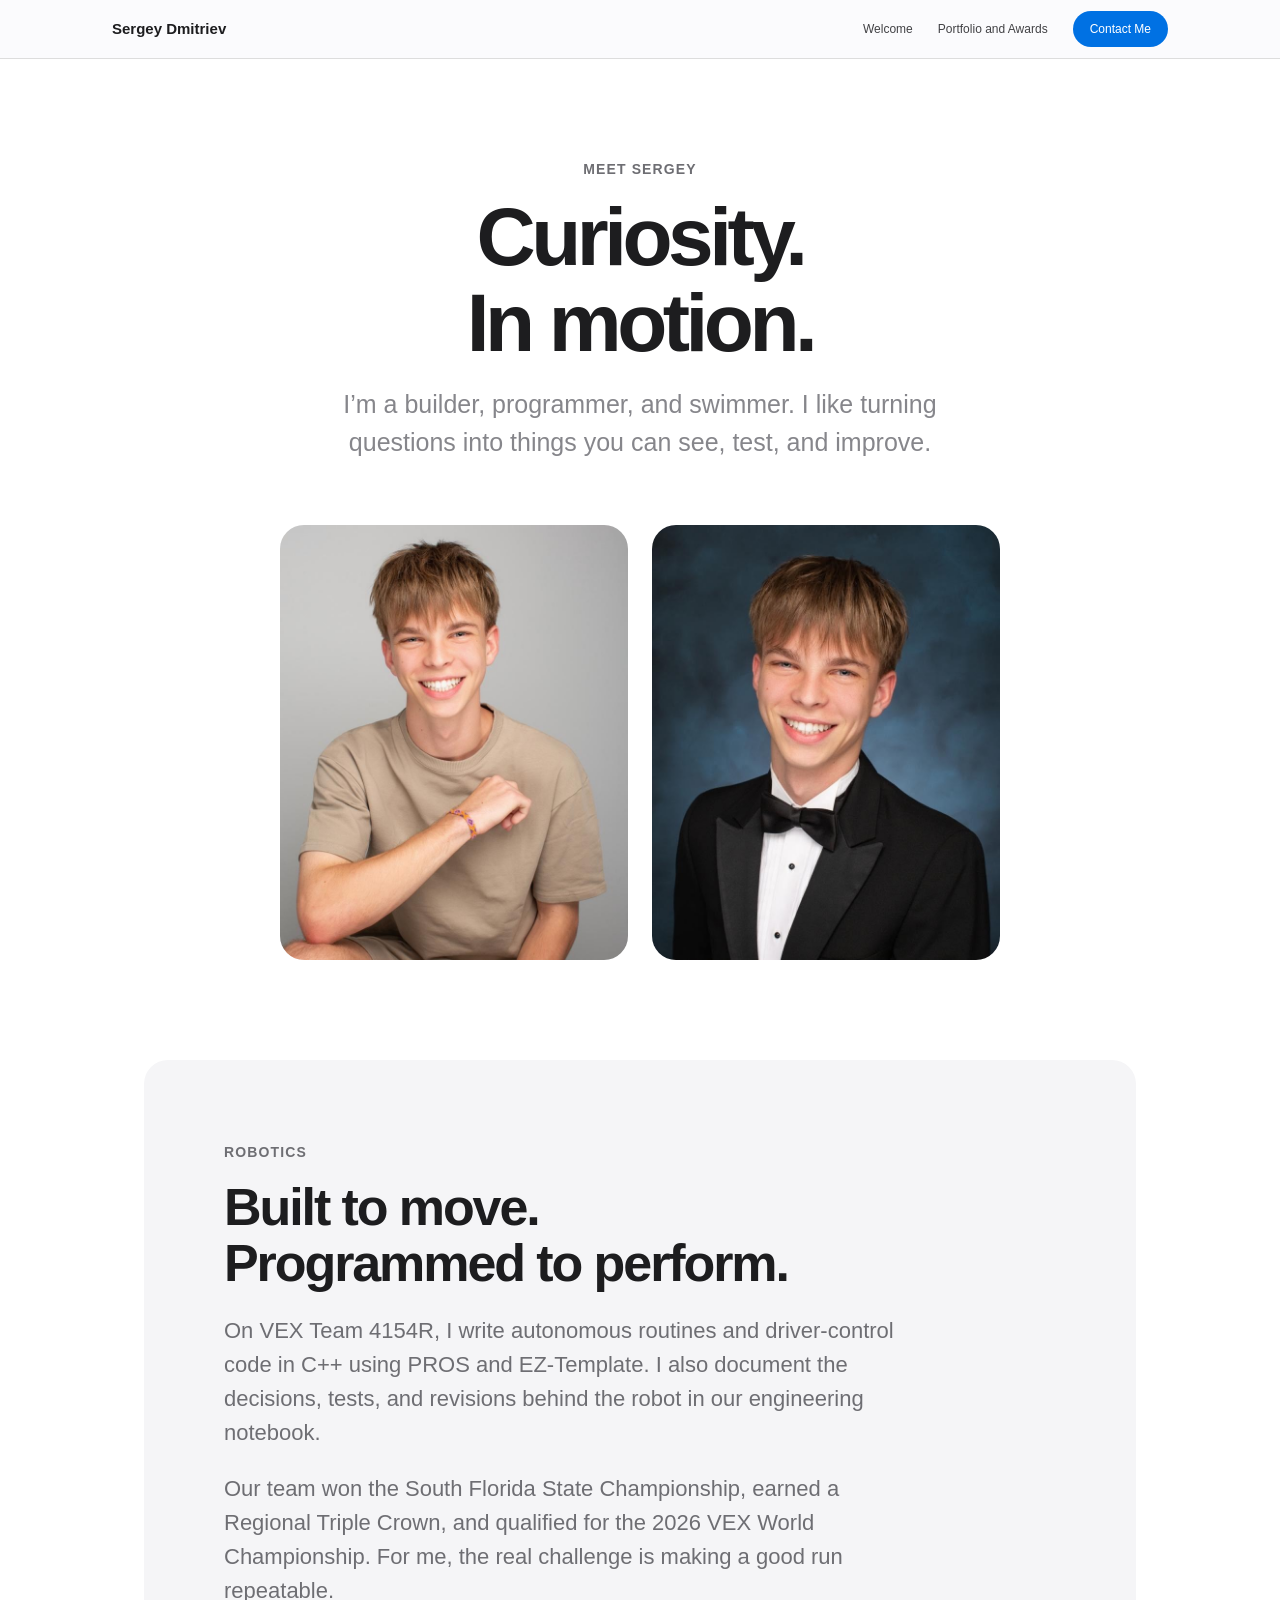
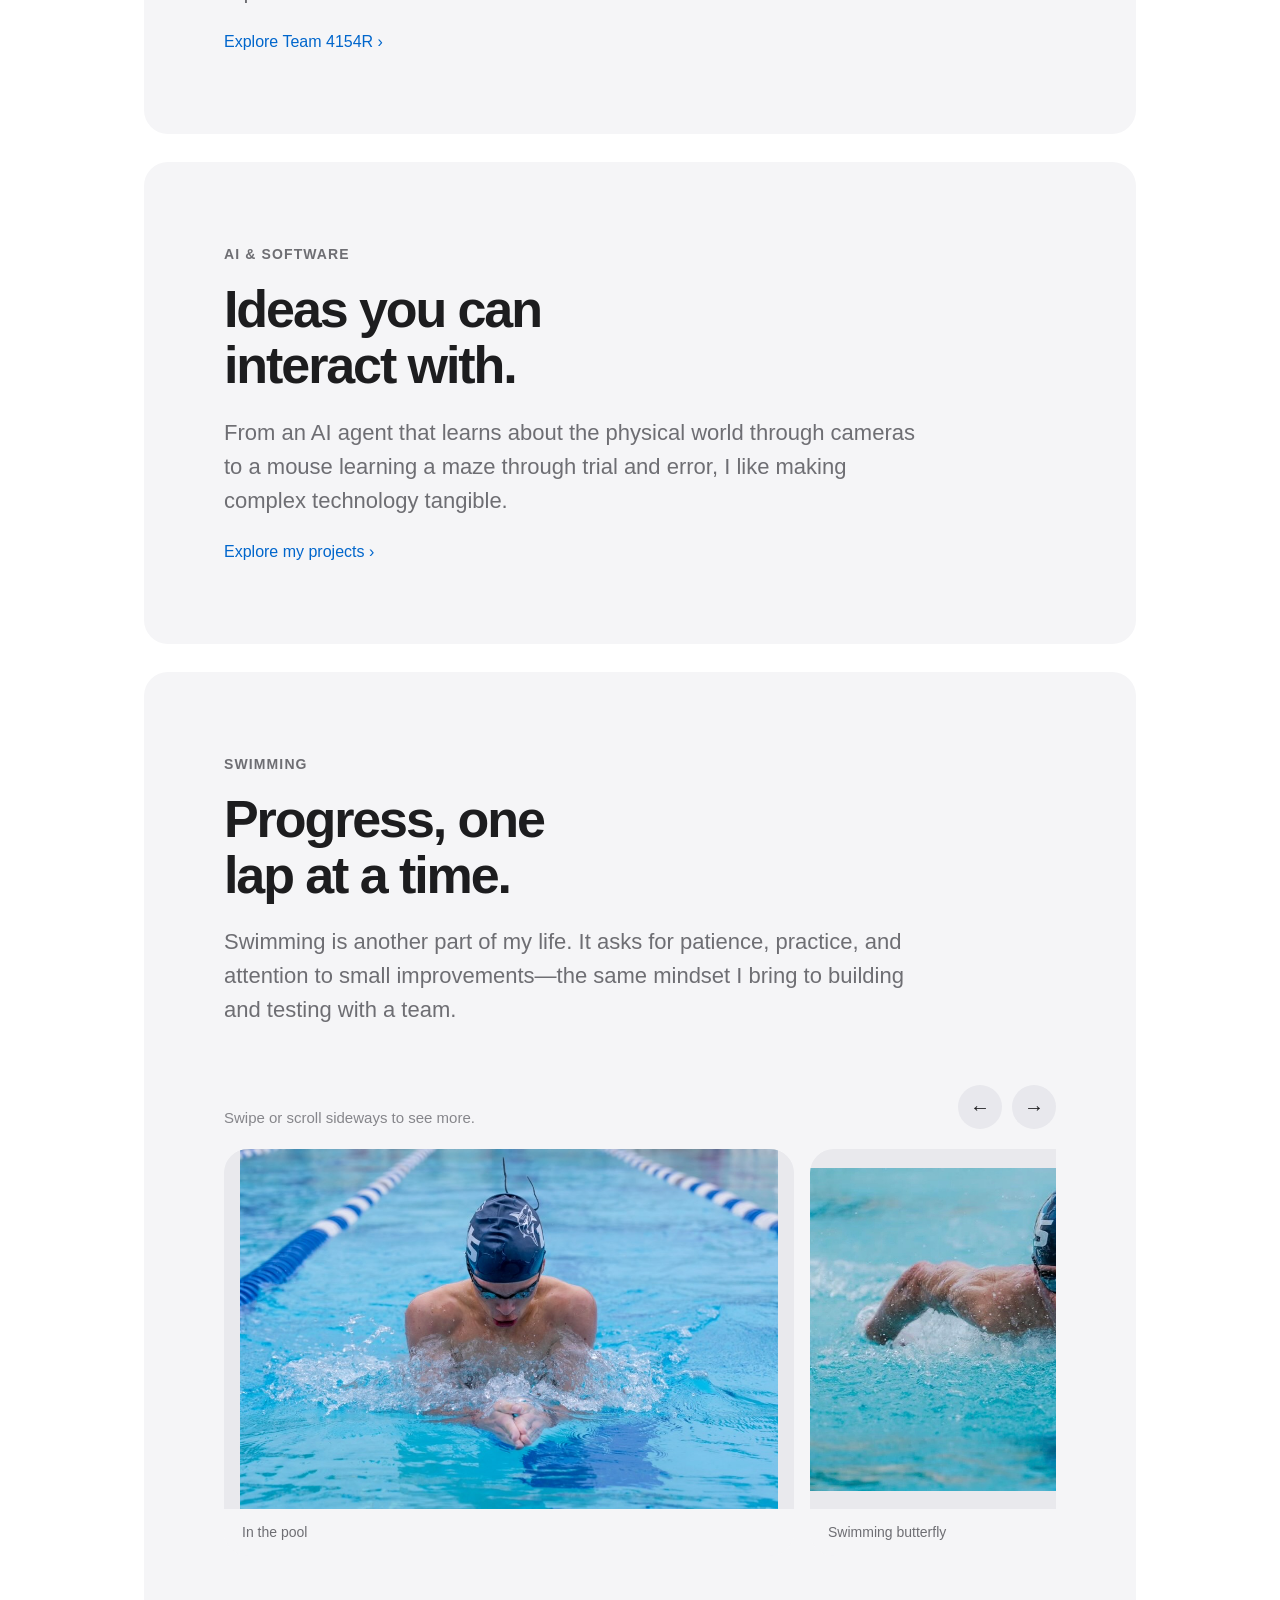
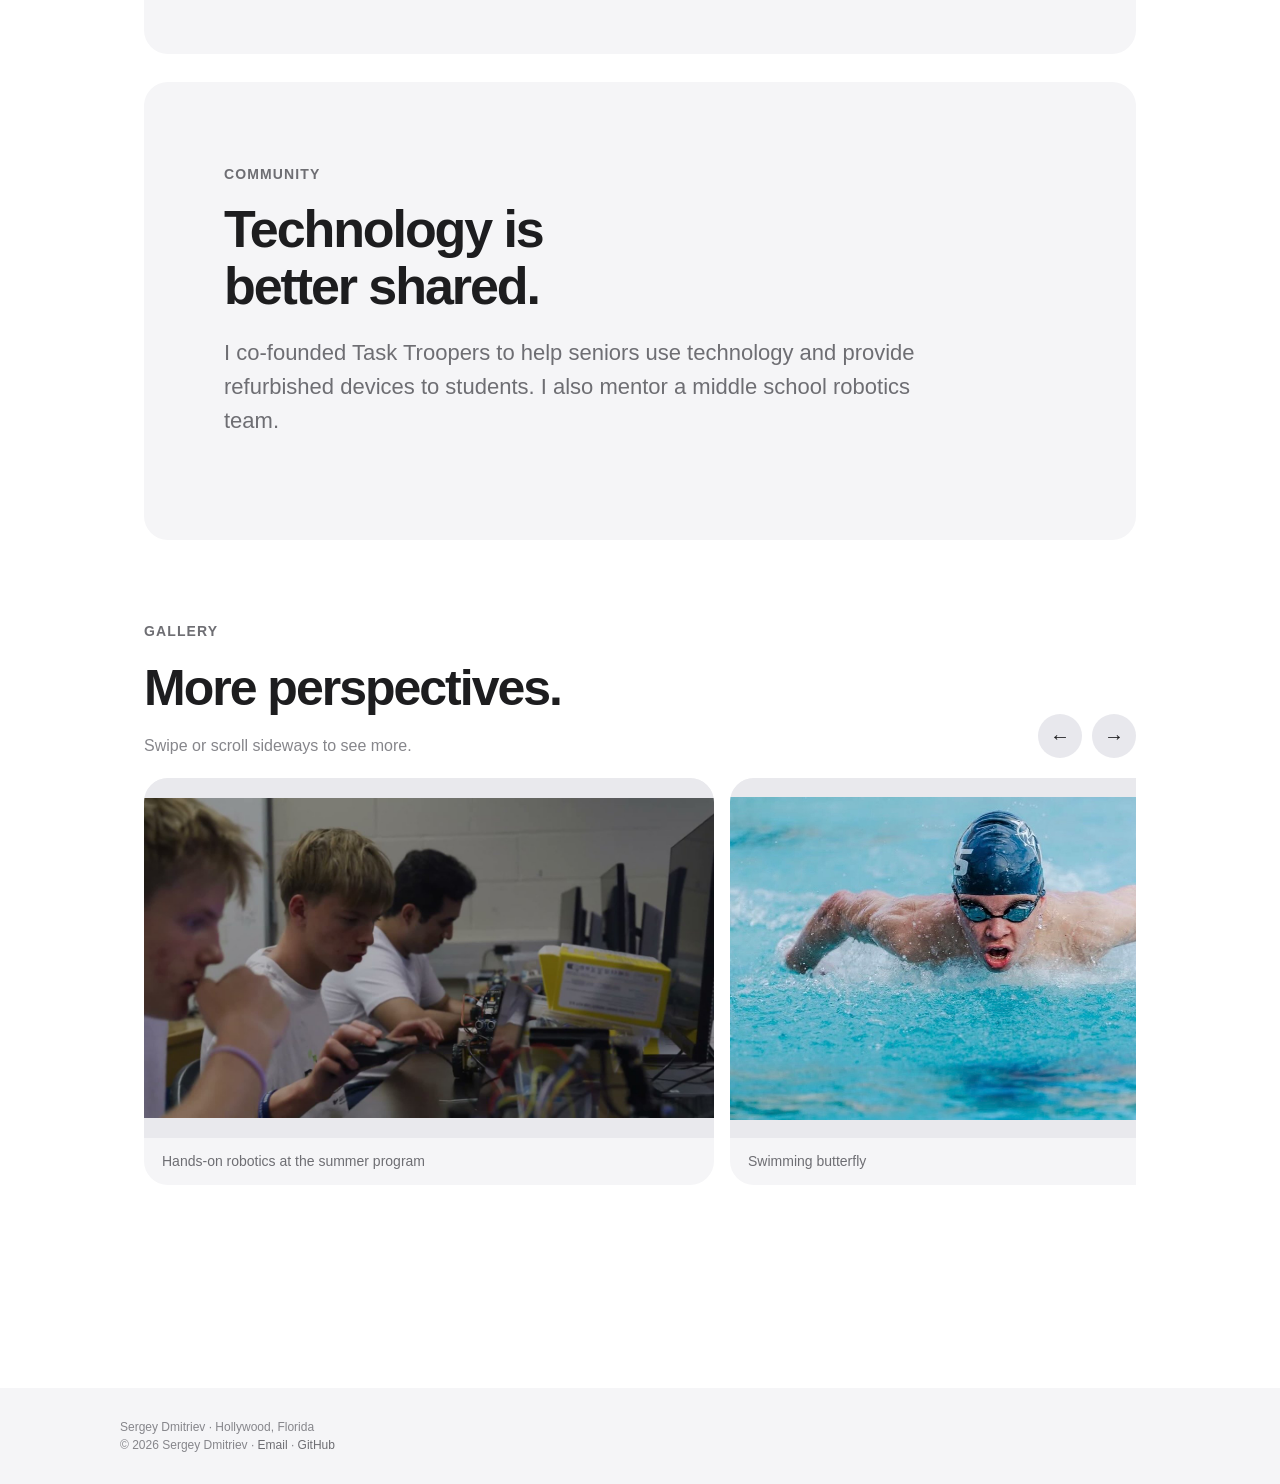
==== commit 0e647255: "Refine portfolio layout and add awards" ====
--- a/website/about.html
+++ b/website/about.html
@@ -1 +1 @@
-<!doctype html><html lang="en"><head><meta charset="utf-8"><meta name="viewport" content="width=device-width,initial-scale=1"><meta name="description" content="Sergey Dmitriev: robotics, AI, and projects built for the real world."><title>About — Sergey Dmitriev</title><link rel="stylesheet" href="style.css?v=20261028c"><script src="site.js" defer></script></head><body><header><nav aria-label="Main navigation"><a class="logo" href="index.html">Sergey Dmitriev</a><a href="index.html">Welcome</a><a href="portfolio.html">Portfolio and Awards</a><a href="contact.html">Contact</a><a class="pill" href="contact.html">Contact Me</a></nav></header><main><section class="hero about-hero"><div class="eyebrow">Meet Sergey</div><h1>Curiosity.<br>In motion.</h1><p>I’m a builder, programmer, and swimmer. I like turning questions into things you can see, test, and improve.</p><div class="about-portraits" aria-label="Portraits of Sergey Dmitriev"><figure><img src="images/portrait-casual.jpg" alt="Sergey Dmitriev in a casual portrait"></figure><figure><img src="images/portrait-formal.jpg" alt="Sergey Dmitriev in a formal portrait"></figure></div></section><div class="product-content about-story"><section class="feature reveal"><span class="eyebrow">Robotics</span><h2>Built to move.<br>Programmed to perform.</h2><p>On VEX Team 4154R, I write autonomous routines and driver-control code in C++ using PROS and EZ-Template. I also document the decisions, tests, and revisions behind the robot in our engineering notebook.</p><p>Our team won the South Florida State Championship, earned a Regional Triple Crown, and qualified for the 2026 VEX World Championship. For me, the real challenge is making a good run repeatable.</p><a href="team-4154r.html">Explore Team 4154R ›</a></section><section class="feature reveal"><span class="eyebrow">AI &amp; software</span><h2>Ideas you can<br>interact with.</h2><p>From an AI agent that learns about the physical world through cameras to a mouse learning a maze through trial and error, I like making complex technology tangible.</p><a href="portfolio.html">Explore my projects ›</a></section><section class="feature reveal"><span class="eyebrow">Swimming</span><h2>Progress, one<br>lap at a time.</h2><p>Swimming is another part of my life. It asks for patience, practice, and attention to small improvements—the same mindset I bring to building and testing with a team.</p><div class="gallery-section swim-gallery"><div class="gallery-heading"><div><p>Swipe or scroll sideways to see more.</p></div><div class="gallery-controls"><button type="button" data-scroll="-1" aria-label="Previous swimming photo">←</button><button type="button" data-scroll="1" aria-label="Next swimming photo">→</button></div></div><div class="gallery" tabindex="0" aria-label="Swimming photo gallery"><figure><img src="images/swim-breaststroke.jpg" alt="Sergey swimming breaststroke" loading="lazy"><figcaption>In the pool</figcaption></figure><figure><img src="images/swim-butterfly.jpg" alt="Sergey swimming butterfly" loading="lazy"><figcaption>Swimming butterfly</figcaption></figure><figure><img src="images/swim-freestyle.jpg" alt="Sergey swimming freestyle" loading="lazy"><figcaption>Training in the pool</figcaption></figure></div></div></section><section class="feature reveal"><span class="eyebrow">Community</span><h2>Technology is<br>better shared.</h2><p>I co-founded Task Troopers to help seniors use technology and provide refurbished devices to students. I also mentor a middle school robotics team.</p></section><section class="gallery-section reveal"><div class="gallery-heading"><div><span class="eyebrow">Gallery</span><h2>More perspectives.</h2><p>Swipe or scroll sideways to see more.</p></div><div class="gallery-controls"><button type="button" data-scroll="-1" aria-label="Previous photos">←</button><button type="button" data-scroll="1" aria-label="Next photos">→</button></div></div><div class="gallery" tabindex="0" aria-label="More about Sergey"><figure><img src="images/robotics-camp-poster.jpg" alt="Sergey working with robotics equipment at the summer program" loading="lazy"><figcaption>Hands-on robotics at the summer program</figcaption></figure><figure><img src="images/swim-butterfly.jpg" alt="Sergey swimming butterfly" loading="lazy"><figcaption>Swimming butterfly</figcaption></figure><figure><img src="images/robotics-work.jpg" alt="Sergey working on a VEX robot with a teammate" loading="lazy"><figcaption>Working on the robot with a teammate</figcaption></figure><figure><img src="images/hackathon-02.jpg" alt="Sergey and teammates working during the AI hackathon" loading="lazy"><figcaption>Building with the team at the AI hackathon</figcaption></figure><figure><img src="images/swim-freestyle.jpg" alt="Sergey swimming freestyle" loading="lazy"><figcaption>Training in the pool</figcaption></figure></div></section></div></main><footer><div>Sergey Dmitriev · Hollywood, Florida<br>© 2026 Sergey Dmitriev · <a href="mailto:sd2009main@gmail.com">Email</a> · <a href="https://github.com/serjdmitri">GitHub</a></div></footer></body></html>+<!doctype html><html lang="en"><head><meta charset="utf-8"><meta name="viewport" content="width=device-width,initial-scale=1"><meta name="description" content="Sergey Dmitriev: robotics, AI, and projects built for the real world."><title>About — Sergey Dmitriev</title><link rel="stylesheet" href="style.css?v=20261028d"><script src="site.js" defer></script></head><body><header><nav aria-label="Main navigation"><a class="logo" href="index.html">Sergey Dmitriev</a><a href="index.html">Welcome</a><a href="portfolio.html">Portfolio and Awards</a><a class="pill" href="contact.html">Contact Me</a></nav></header><main><section class="hero about-hero"><div class="eyebrow">Meet Sergey</div><h1>Curiosity.<br>In motion.</h1><p>I’m a builder, programmer, and swimmer. I like turning questions into things you can see, test, and improve.</p><div class="about-portraits" aria-label="Portraits of Sergey Dmitriev"><figure><img src="images/portrait-casual.jpg" alt="Sergey Dmitriev in a casual portrait"></figure><figure><img src="images/portrait-formal.jpg" alt="Sergey Dmitriev in a formal portrait"></figure></div></section><div class="product-content about-story"><section class="feature reveal"><span class="eyebrow">Robotics</span><h2>Built to move.<br>Programmed to perform.</h2><p>On VEX Team 4154R, I write autonomous routines and driver-control code in C++ using PROS and EZ-Template. I also document the decisions, tests, and revisions behind the robot in our engineering notebook.</p><p>Our team won the South Florida State Championship, earned a Regional Triple Crown, and qualified for the 2026 VEX World Championship. For me, the real challenge is making a good run repeatable.</p><a href="team-4154r.html">Explore Team 4154R ›</a></section><section class="feature reveal"><span class="eyebrow">AI &amp; software</span><h2>Ideas you can<br>interact with.</h2><p>From an AI agent that learns about the physical world through cameras to a mouse learning a maze through trial and error, I like making complex technology tangible.</p><a href="portfolio.html">Explore my projects ›</a></section><section class="feature reveal"><span class="eyebrow">Swimming</span><h2>Progress, one<br>lap at a time.</h2><p>Swimming is another part of my life. It asks for patience, practice, and attention to small improvements—the same mindset I bring to building and testing with a team.</p><div class="gallery-section swim-gallery"><div class="gallery-heading"><div><p>Swipe or scroll sideways to see more.</p></div><div class="gallery-controls"><button type="button" data-scroll="-1" aria-label="Previous swimming photo">←</button><button type="button" data-scroll="1" aria-label="Next swimming photo">→</button></div></div><div class="gallery" tabindex="0" aria-label="Swimming photo gallery"><figure><img src="images/swim-breaststroke.jpg" alt="Sergey swimming breaststroke" loading="lazy"><figcaption>In the pool</figcaption></figure><figure><img src="images/swim-butterfly.jpg" alt="Sergey swimming butterfly" loading="lazy"><figcaption>Swimming butterfly</figcaption></figure><figure><img src="images/swim-freestyle.jpg" alt="Sergey swimming freestyle" loading="lazy"><figcaption>Training in the pool</figcaption></figure></div></div></section><section class="feature reveal"><span class="eyebrow">Community</span><h2>Technology is<br>better shared.</h2><p>I co-founded Task Troopers to help seniors use technology and provide refurbished devices to students. I also mentor a middle school robotics team.</p></section><section class="gallery-section reveal"><div class="gallery-heading"><div><span class="eyebrow">Gallery</span><h2>More perspectives.</h2><p>Swipe or scroll sideways to see more.</p></div><div class="gallery-controls"><button type="button" data-scroll="-1" aria-label="Previous photos">←</button><button type="button" data-scroll="1" aria-label="Next photos">→</button></div></div><div class="gallery" tabindex="0" aria-label="More about Sergey"><figure><img src="images/robotics-camp-poster.jpg" alt="Sergey working with robotics equipment at the summer program" loading="lazy"><figcaption>Hands-on robotics at the summer program</figcaption></figure><figure><img src="images/swim-butterfly.jpg" alt="Sergey swimming butterfly" loading="lazy"><figcaption>Swimming butterfly</figcaption></figure><figure><img src="images/robotics-work.jpg" alt="Sergey working on a VEX robot with a teammate" loading="lazy"><figcaption>Working on the robot with a teammate</figcaption></figure><figure><img src="images/hackathon-02.jpg" alt="Sergey and teammates working during the AI hackathon" loading="lazy"><figcaption>Building with the team at the AI hackathon</figcaption></figure><figure><img src="images/swim-freestyle.jpg" alt="Sergey swimming freestyle" loading="lazy"><figcaption>Training in the pool</figcaption></figure></div></section></div></main><footer><div>Sergey Dmitriev · Hollywood, Florida<br>© 2026 Sergey Dmitriev · <a href="mailto:sd2009main@gmail.com">Email</a> · <a href="https://github.com/serjdmitri">GitHub</a></div></footer></body></html>
--- a/website/style.css
+++ b/website/style.css
@@ -42,3 +42,5 @@
 .spotlight-copy{padding:clamp(28px,5vw,56px)}
 /* Welcome: portrait, principles, projects, and contact. */
 .welcome-intro{max-width:1040px;margin:auto;padding:100px 24px 96px;display:flex;align-items:center;justify-content:center;gap:clamp(36px,7vw,88px)}.intro-portrait{flex:0 0 clamp(180px,26vw,300px);width:clamp(180px,26vw,300px);aspect-ratio:1;border-radius:50%;overflow:hidden;background:#e9e9ed}.intro-portrait img{width:100%;height:100%;display:block;object-fit:cover;object-position:center 24%}.intro-copy{max-width:540px}.intro-copy h1{font-size:clamp(48px,7vw,78px);line-height:1.04;letter-spacing:-.055em;margin:16px 0}.intro-copy p{font-size:clamp(19px,2.3vw,24px);color:#86868b;margin:0 0 24px}.principles-section{padding:88px 24px;background:#f5f5f7}.principles-section .section-kicker{margin-bottom:44px}.principles-line{display:grid;grid-template-columns:repeat(5,minmax(180px,1fr));gap:16px;overflow-x:auto;padding:4px 4px 18px;scroll-snap-type:x mandatory}.principles-line article{background:#fff;border-radius:var(--radius);padding:24px;min-height:215px;scroll-snap-align:start}.principles-line span{color:#0071e3;font-size:13px;font-weight:700;letter-spacing:.08em}.principles-line p{font-size:18px;font-weight:600;line-height:1.38;margin:18px 0 0}.perspectives-projects{display:grid;grid-template-columns:repeat(3,minmax(0,1fr));gap:20px}.perspective-project{display:flex;flex-direction:column;background:#fff;border-radius:var(--radius);overflow:hidden;color:#1d1d1f;box-shadow:0 8px 30px #0000000a}.perspective-project:hover{text-decoration:none}.perspective-project:focus-visible{outline:3px solid #0071e3;outline-offset:3px}.perspective-project img{display:block;width:100%;height:230px;object-fit:contain;background:#e9edf2}.perspective-project>span{padding:22px 24px;font-weight:650;font-size:20px;display:flex;justify-content:space-between}.welcome-contact{padding:100px 24px;text-align:center}.welcome-contact h2{font-size:clamp(38px,6vw,64px);line-height:1.08;letter-spacing:-.045em;margin:14px 0}.welcome-contact p{color:#6e6e73;font-size:20px}.contact-links{display:flex;justify-content:center;flex-wrap:wrap;gap:12px;margin:32px auto}.contact-links a{border:1px solid #d2d2d7;border-radius:999px;padding:10px 18px}.contact-links a:hover{border-color:#0071e3;text-decoration:none}.welcome-contact .contact-location{font-size:14px}.portfolio-intro-video{text-align:center;background:#fff;padding:88px 24px}.portfolio-intro-video h1{font-size:clamp(38px,6vw,64px);line-height:1.08;letter-spacing:-.045em;margin:14px 0}.portfolio-intro-video p{font-size:19px;color:#86868b;margin:0 auto 40px;max-width:680px}@media(max-width:700px){.welcome-intro{padding:72px 24px;gap:24px}.intro-portrait{flex-basis:130px;width:130px}.intro-copy h1{font-size:clamp(34px,8vw,52px)}.principles-section{padding:70px 20px}.principles-line{grid-template-columns:repeat(5,220px)}.perspectives-projects{grid-template-columns:1fr}.perspective-project img{height:auto;max-height:380px}.welcome-contact{padding:72px 20px}}@media(max-width:390px){.welcome-intro{flex-direction:column;text-align:center}.intro-portrait{width:160px;flex-basis:160px}}
+/* Compact section rhythm, with distinct surfaces and clear breaks. */
+.welcome-intro{padding-top:76px;padding-bottom:72px}.principles-section,.video-section,.home-work,.home-personal,.portfolio-intro-video,.awards-section{padding-top:68px;padding-bottom:68px}.principles-section,.home-work{background:#f5f5f7}.home-personal{background:#fff;border-top:1px solid #e8e8ed}.home-personal .button{margin-top:8px}.home-more{margin-top:32px}.section-kicker{margin-bottom:36px}.project-carousel{padding:0}.project-carousel .gallery-heading p{font-size:15px}.project-carousel .gallery figure a{display:block}.project-carousel .gallery figure a:focus-visible{outline:3px solid #0071e3;outline-offset:-3px}.project-carousel .gallery img{height:330px;object-fit:contain}.awards-section{background:#f5f5f7}.awards-heading{text-align:center;max-width:720px;margin:0 auto 40px}.awards-heading h2{font-size:clamp(36px,5vw,56px);line-height:1.08;letter-spacing:-.045em;margin:14px 0}.awards-heading p{font-size:19px;color:#6e6e73}.awards-grid{display:grid;grid-template-columns:repeat(auto-fit,minmax(250px,1fr));gap:16px}.awards-grid article{background:#fff;border-radius:var(--radius);padding:28px}.awards-grid article span{font-size:12px;text-transform:uppercase;letter-spacing:.06em;color:#6e6e73;font-weight:650}.awards-grid h3{font-size:23px;line-height:1.2;letter-spacing:-.025em;margin:12px 0}.awards-grid p{color:#6e6e73;font-size:16px;line-height:1.5;margin:0}.contact-options{grid-template-columns:repeat(2,minmax(0,1fr));max-width:560px}@media(max-width:700px){.welcome-intro{padding-top:60px;padding-bottom:60px}.principles-section,.video-section,.home-work,.home-personal,.portfolio-intro-video,.awards-section{padding-top:56px;padding-bottom:56px}.project-carousel .gallery img{height:250px}.contact-options{grid-template-columns:1fr}}
